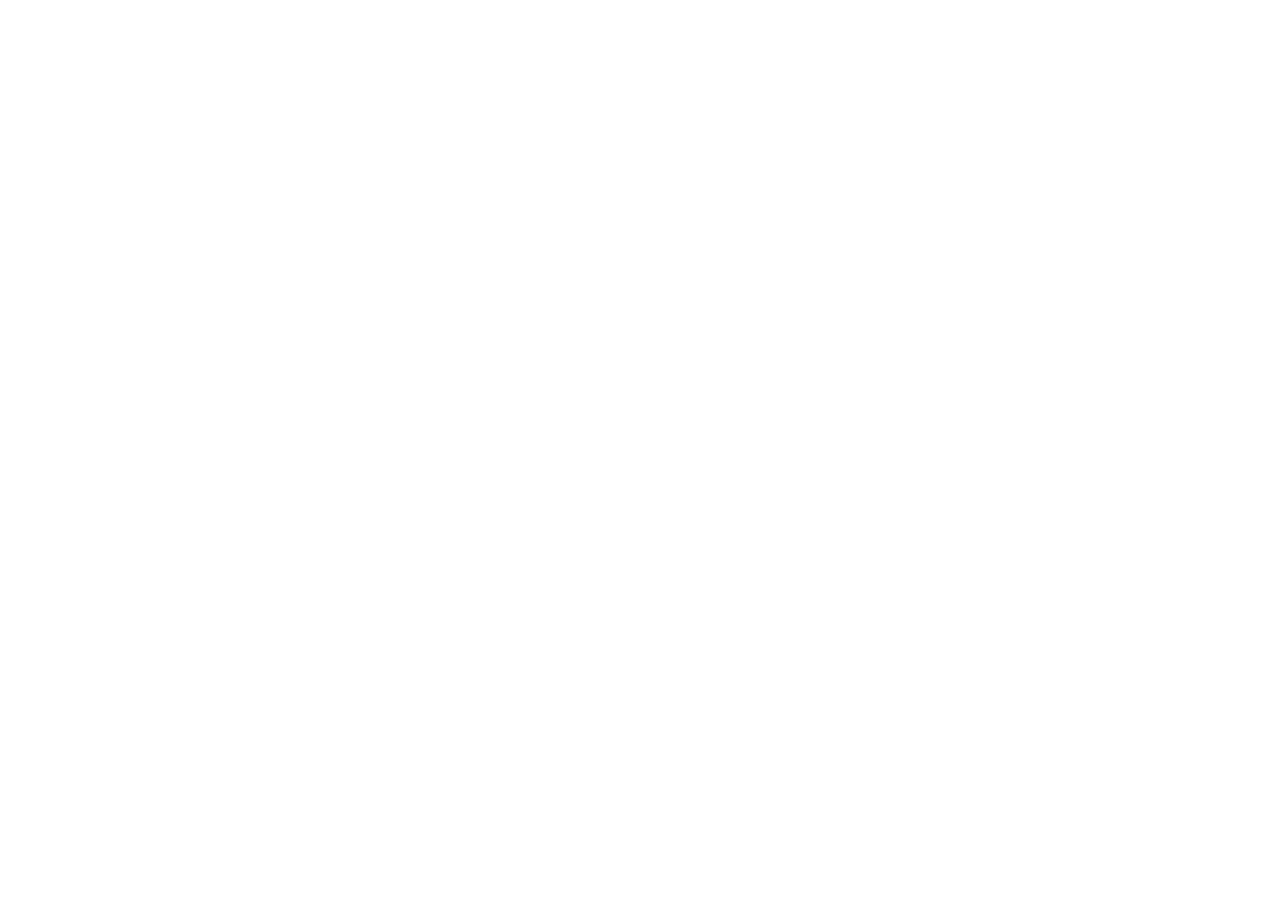
==== index.html @ d1af4dca "Add files via upload" ====
<!DOCTYPE html><html  lang="en"><head><meta charset="utf-8"><meta name="viewport" content="width=device-width, initial-scale=1"><link rel="stylesheet" href="/livewell/_nuxt/entry.BeJlypfJ.css" crossorigin><link rel="modulepreload" as="script" crossorigin href="/livewell/_nuxt/BU5FpkmZ.js"><script type="module" src="/livewell/_nuxt/BU5FpkmZ.js" crossorigin></script><link rel="icon" href="/livewell/images/logo.svg" type="image/svg+xml"></head><body><div id="__nuxt"></div><div id="teleports"></div><script>window.__NUXT__={};window.__NUXT__.config={public:{API_BASE_URL:"https://net.mailsaver.cc",FOLDER_NAME:"livewell",STATIC_BASE_PATH:"/livewell",PRIMARY_COLOR:"#7F54B2",SITE_TITLE:"Store",LOGO:"",PRODUCTS_PER_PAGE:24,GLOBAL_PRODUCT_ATTRIBUTES:[],MAX_PRICE:1000,FRONT_END_URL:"",CURRENCY_CODE:"USD",CURRENCY_SYMBOL:"$",WOO_NUXT_SEO:"",i18n:{baseUrl:"",defaultLocale:"en_US",rootRedirect:"",redirectStatusCode:302,skipSettingLocaleOnNavigate:false,locales:[{code:"en_US",name:"English 🇺🇸",language:""},{code:"de_DE",name:"Deutsch 🇩🇪",language:""},{code:"es_ES",name:"Español 🇪🇸",language:""},{code:"fr_FR",name:"Français 🇫🇷",language:""},{code:"it_IT",name:"Italiano 🇮🇹",language:""},{code:"pt_BR",name:"Português 🇧🇷",language:""}],detectBrowserLanguage:{alwaysRedirect:false,cookieCrossOrigin:false,cookieDomain:"",cookieKey:"i18n_redirected",cookieSecure:false,fallbackLocale:"",redirectOn:"root",useCookie:true},experimental:{localeDetector:"",typedPages:true,typedOptionsAndMessages:false,alternateLinkCanonicalQueries:true,devCache:false,cacheLifetime:"",stripMessagesPayload:false,preload:false,strictSeo:false,nitroContextDetection:true,httpCacheDuration:10},domainLocales:{en_US:{domain:""},de_DE:{domain:""},es_ES:{domain:""},fr_FR:{domain:""},it_IT:{domain:""},pt_BR:{domain:""}}}},app:{baseURL:"/livewell/",buildId:"cb5d12ef-01a6-4ef7-8b24-66e1cfa95de5",buildAssetsDir:"_nuxt/",cdnURL:""}}</script><script type="application/json" data-nuxt-data="nuxt-app" data-ssr="false" id="__NUXT_DATA__">[{"prerenderedAt":1,"serverRendered":2},1778140113720,false]</script></body></html>
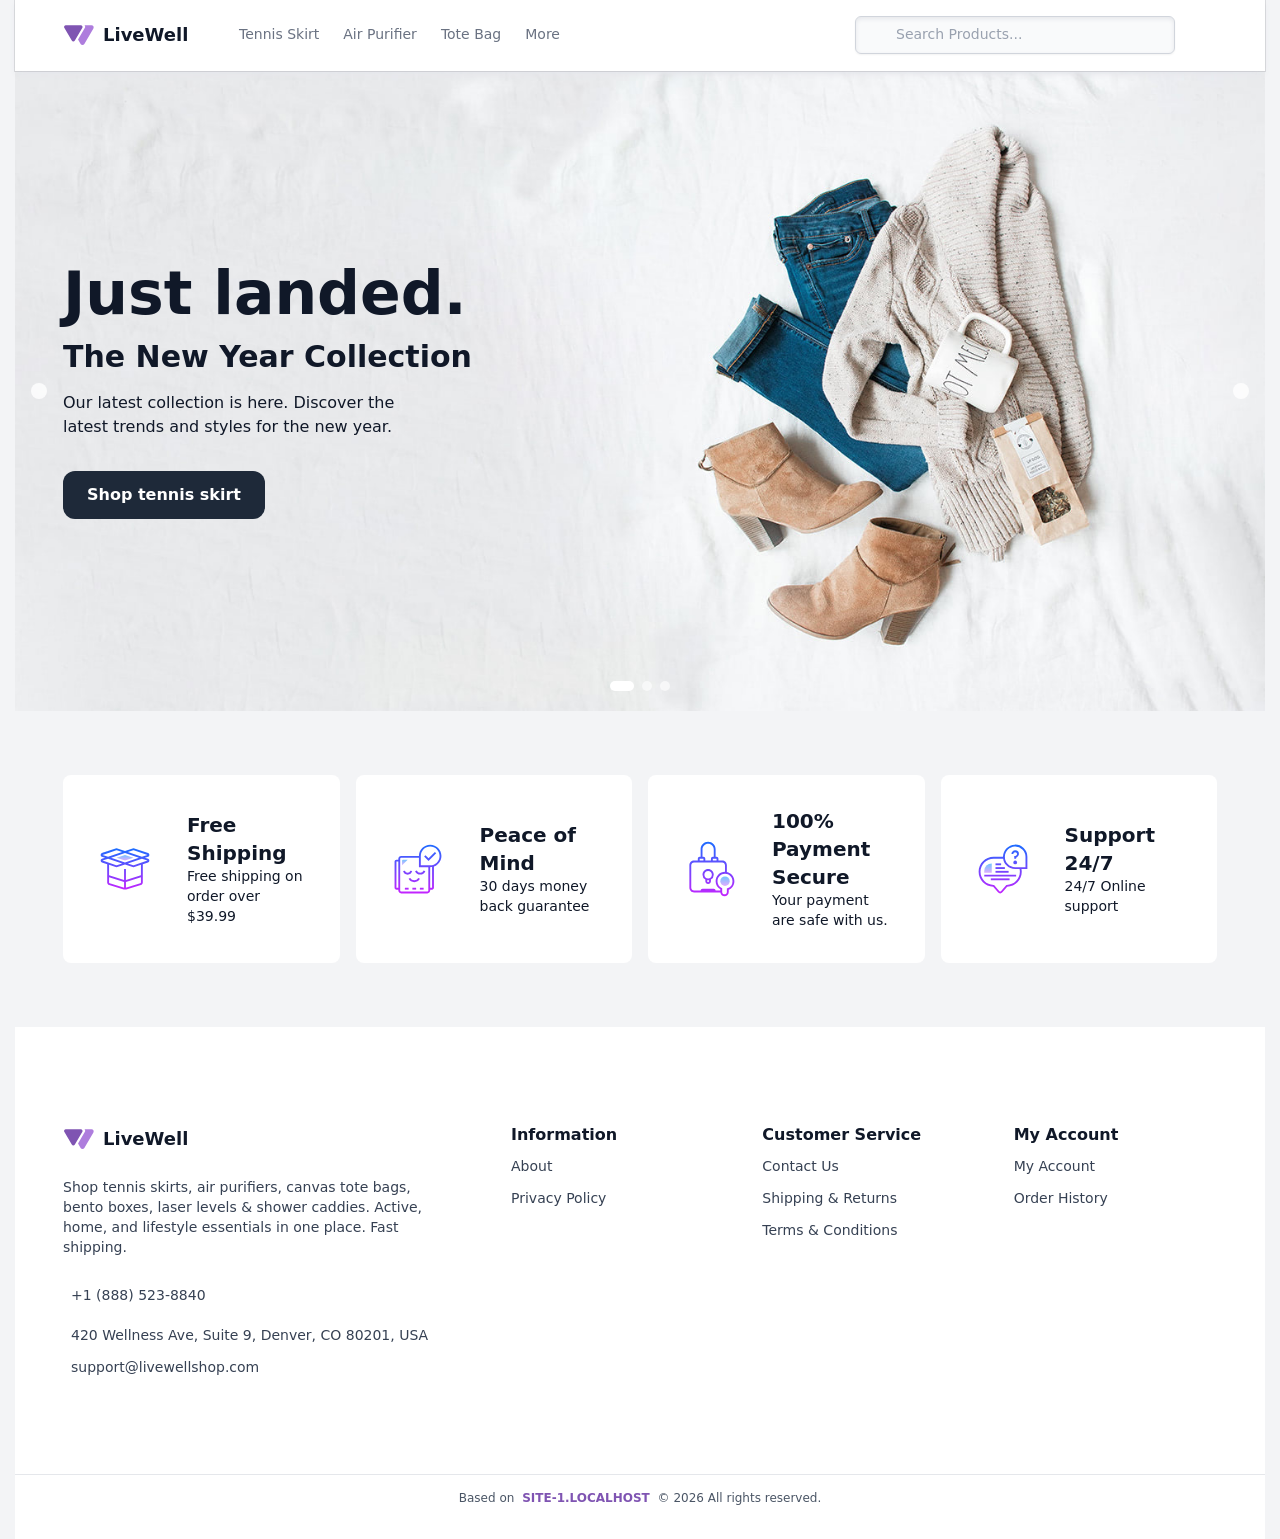
==== commit 380f42d9: "Add files via upload" ====
--- a/index.html
+++ b/index.html
@@ -1 +1 @@
-<!DOCTYPE html><html  lang="en"><head><meta charset="utf-8"><meta name="viewport" content="width=device-width, initial-scale=1"><link rel="stylesheet" href="/livewell/_nuxt/entry.BeJlypfJ.css" crossorigin><link rel="modulepreload" as="script" crossorigin href="/livewell/_nuxt/BU5FpkmZ.js"><script type="module" src="/livewell/_nuxt/BU5FpkmZ.js" crossorigin></script><link rel="icon" href="/livewell/images/logo.svg" type="image/svg+xml"></head><body><div id="__nuxt"></div><div id="teleports"></div><script>window.__NUXT__={};window.__NUXT__.config={public:{API_BASE_URL:"https://net.mailsaver.cc",FOLDER_NAME:"livewell",STATIC_BASE_PATH:"/livewell",PRIMARY_COLOR:"#7F54B2",SITE_TITLE:"Store",LOGO:"",PRODUCTS_PER_PAGE:24,GLOBAL_PRODUCT_ATTRIBUTES:[],MAX_PRICE:1000,FRONT_END_URL:"",CURRENCY_CODE:"USD",CURRENCY_SYMBOL:"$",WOO_NUXT_SEO:"",i18n:{baseUrl:"",defaultLocale:"en_US",rootRedirect:"",redirectStatusCode:302,skipSettingLocaleOnNavigate:false,locales:[{code:"en_US",name:"English 🇺🇸",language:""},{code:"de_DE",name:"Deutsch 🇩🇪",language:""},{code:"es_ES",name:"Español 🇪🇸",language:""},{code:"fr_FR",name:"Français 🇫🇷",language:""},{code:"it_IT",name:"Italiano 🇮🇹",language:""},{code:"pt_BR",name:"Português 🇧🇷",language:""}],detectBrowserLanguage:{alwaysRedirect:false,cookieCrossOrigin:false,cookieDomain:"",cookieKey:"i18n_redirected",cookieSecure:false,fallbackLocale:"",redirectOn:"root",useCookie:true},experimental:{localeDetector:"",typedPages:true,typedOptionsAndMessages:false,alternateLinkCanonicalQueries:true,devCache:false,cacheLifetime:"",stripMessagesPayload:false,preload:false,strictSeo:false,nitroContextDetection:true,httpCacheDuration:10},domainLocales:{en_US:{domain:""},de_DE:{domain:""},es_ES:{domain:""},fr_FR:{domain:""},it_IT:{domain:""},pt_BR:{domain:""}}}},app:{baseURL:"/livewell/",buildId:"cb5d12ef-01a6-4ef7-8b24-66e1cfa95de5",buildAssetsDir:"_nuxt/",cdnURL:""}}</script><script type="application/json" data-nuxt-data="nuxt-app" data-ssr="false" id="__NUXT_DATA__">[{"prerenderedAt":1,"serverRendered":2},1778140113720,false]</script></body></html>+<!DOCTYPE html><html  lang="en"><head><meta charset="utf-8"><meta name="viewport" content="width=device-width, initial-scale=1"><link rel="stylesheet" href="/_nuxt/entry.BeJlypfJ.css" crossorigin><link rel="modulepreload" as="script" crossorigin href="/_nuxt/BDUEsxUd.js"><script type="module" src="/_nuxt/BDUEsxUd.js" crossorigin></script><link rel="icon" href="/images/logo.svg" type="image/svg+xml"></head><body><div id="__nuxt"></div><div id="teleports"></div><script>window.__NUXT__={};window.__NUXT__.config={public:{API_BASE_URL:"https://net.mailsaver.cc",FOLDER_NAME:"",STATIC_BASE_PATH:"",PRIMARY_COLOR:"#7F54B2",SITE_TITLE:"Store",LOGO:"",PRODUCTS_PER_PAGE:24,GLOBAL_PRODUCT_ATTRIBUTES:[],MAX_PRICE:1000,FRONT_END_URL:"",CURRENCY_CODE:"USD",CURRENCY_SYMBOL:"$",WOO_NUXT_SEO:"",i18n:{baseUrl:"",defaultLocale:"en_US",rootRedirect:"",redirectStatusCode:302,skipSettingLocaleOnNavigate:false,locales:[{code:"en_US",name:"English 🇺🇸",language:""},{code:"de_DE",name:"Deutsch 🇩🇪",language:""},{code:"es_ES",name:"Español 🇪🇸",language:""},{code:"fr_FR",name:"Français 🇫🇷",language:""},{code:"it_IT",name:"Italiano 🇮🇹",language:""},{code:"pt_BR",name:"Português 🇧🇷",language:""}],detectBrowserLanguage:{alwaysRedirect:false,cookieCrossOrigin:false,cookieDomain:"",cookieKey:"i18n_redirected",cookieSecure:false,fallbackLocale:"",redirectOn:"root",useCookie:true},experimental:{localeDetector:"",typedPages:true,typedOptionsAndMessages:false,alternateLinkCanonicalQueries:true,devCache:false,cacheLifetime:"",stripMessagesPayload:false,preload:false,strictSeo:false,nitroContextDetection:true,httpCacheDuration:10},domainLocales:{en_US:{domain:""},de_DE:{domain:""},es_ES:{domain:""},fr_FR:{domain:""},it_IT:{domain:""},pt_BR:{domain:""}}}},app:{baseURL:"/",buildId:"53bd38e1-700e-484c-9d84-c4b80caa28cc",buildAssetsDir:"_nuxt/",cdnURL:""}}</script><script type="application/json" data-nuxt-data="nuxt-app" data-ssr="false" id="__NUXT_DATA__">[{"prerenderedAt":1,"serverRendered":2},1778146847763,false]</script></body></html>
--- a/_nuxt/entry.BeJlypfJ.css
+++ b/_nuxt/entry.BeJlypfJ.css
@@ -0,0 +1 @@
+@layer properties{@supports ((-webkit-hyphens:none) and (not (margin-trim:inline))) or ((-moz-orient:inline) and (not (color:rgb(from red r g b)))){*,::backdrop,:after,:before{--tw-translate-x:0;--tw-translate-y:0;--tw-translate-z:0;--tw-scale-x:1;--tw-scale-y:1;--tw-scale-z:1;--tw-rotate-x:initial;--tw-rotate-y:initial;--tw-rotate-z:initial;--tw-skew-x:initial;--tw-skew-y:initial;--tw-pan-x:initial;--tw-pan-y:initial;--tw-pinch-zoom:initial;--tw-scroll-snap-strictness:proximity;--tw-space-y-reverse:0;--tw-space-x-reverse:0;--tw-divide-x-reverse:0;--tw-border-style:solid;--tw-divide-y-reverse:0;--tw-gradient-position:initial;--tw-gradient-from:#0000;--tw-gradient-via:#0000;--tw-gradient-to:#0000;--tw-gradient-stops:initial;--tw-gradient-via-stops:initial;--tw-gradient-from-position:0%;--tw-gradient-via-position:50%;--tw-gradient-to-position:100%;--tw-leading:initial;--tw-font-weight:initial;--tw-tracking:initial;--tw-ordinal:initial;--tw-slashed-zero:initial;--tw-numeric-figure:initial;--tw-numeric-spacing:initial;--tw-numeric-fraction:initial;--tw-shadow:0 0 #0000;--tw-shadow-color:initial;--tw-shadow-alpha:100%;--tw-inset-shadow:0 0 #0000;--tw-inset-shadow-color:initial;--tw-inset-shadow-alpha:100%;--tw-ring-color:initial;--tw-ring-shadow:0 0 #0000;--tw-inset-ring-color:initial;--tw-inset-ring-shadow:0 0 #0000;--tw-ring-inset:initial;--tw-ring-offset-width:0px;--tw-ring-offset-color:#fff;--tw-ring-offset-shadow:0 0 #0000;--tw-outline-style:solid;--tw-blur:initial;--tw-brightness:initial;--tw-contrast:initial;--tw-grayscale:initial;--tw-hue-rotate:initial;--tw-invert:initial;--tw-opacity:initial;--tw-saturate:initial;--tw-sepia:initial;--tw-drop-shadow:initial;--tw-drop-shadow-color:initial;--tw-drop-shadow-alpha:100%;--tw-drop-shadow-size:initial;--tw-backdrop-blur:initial;--tw-backdrop-brightness:initial;--tw-backdrop-contrast:initial;--tw-backdrop-grayscale:initial;--tw-backdrop-hue-rotate:initial;--tw-backdrop-invert:initial;--tw-backdrop-opacity:initial;--tw-backdrop-saturate:initial;--tw-backdrop-sepia:initial;--tw-duration:initial;--tw-ease:initial}}}@layer theme{:host,:root{--font-sans:ui-sans-serif,system-ui,sans-serif,"Apple Color Emoji","Segoe UI Emoji","Segoe UI Symbol","Noto Color Emoji";--font-mono:ui-monospace,SFMono-Regular,Menlo,Monaco,Consolas,"Liberation Mono","Courier New",monospace;--color-red-50:oklch(97.1% .013 17.38);--color-red-100:oklch(93.6% .032 17.717);--color-red-200:oklch(88.5% .062 18.334);--color-red-400:oklch(70.4% .191 22.216);--color-red-500:oklch(63.7% .237 25.331);--color-red-600:oklch(57.7% .245 27.325);--color-red-700:oklch(50.5% .213 27.518);--color-red-800:oklch(44.4% .177 26.899);--color-red-900:oklch(39.6% .141 25.723);--color-orange-500:oklch(70.5% .213 47.604);--color-amber-50:oklch(98.7% .022 95.277);--color-amber-200:oklch(92.4% .12 95.746);--color-amber-400:oklch(82.8% .189 84.429);--color-amber-600:oklch(66.6% .179 58.318);--color-amber-700:oklch(55.5% .163 48.998);--color-amber-800:oklch(47.3% .137 46.201);--color-yellow-50:oklch(98.7% .026 102.212);--color-yellow-100:oklch(97.3% .071 103.193);--color-yellow-200:oklch(94.5% .129 101.54);--color-yellow-400:oklch(85.2% .199 91.936);--color-yellow-500:oklch(79.5% .184 86.047);--color-yellow-600:oklch(68.1% .162 75.834);--color-yellow-900:oklch(42.1% .095 57.708);--color-green-50:oklch(98.2% .018 155.826);--color-green-100:oklch(96.2% .044 156.743);--color-green-200:oklch(92.5% .084 155.995);--color-green-500:oklch(72.3% .219 149.579);--color-green-600:oklch(62.7% .194 149.214);--color-emerald-50:oklch(97.9% .021 166.113);--color-emerald-700:oklch(50.8% .118 165.612);--color-blue-50:oklch(97% .014 254.604);--color-blue-100:oklch(93.2% .032 255.585);--color-blue-500:oklch(62.3% .214 259.815);--color-blue-600:oklch(54.6% .245 262.881);--color-blue-700:oklch(48.8% .243 264.376);--color-blue-900:oklch(37.9% .146 265.522);--color-indigo-50:oklch(96.2% .018 272.314);--color-indigo-600:oklch(51.1% .262 276.966);--color-purple-500:oklch(62.7% .265 303.9);--color-gray-50:oklch(98.5% .002 247.839);--color-gray-100:oklch(96.7% .003 264.542);--color-gray-200:oklch(92.8% .006 264.531);--color-gray-300:oklch(87.2% .01 258.338);--color-gray-400:oklch(70.7% .022 261.325);--color-gray-500:oklch(55.1% .027 264.364);--color-gray-600:oklch(44.6% .03 256.802);--color-gray-700:oklch(37.3% .034 259.733);--color-gray-800:oklch(27.8% .033 256.848);--color-gray-900:oklch(21% .034 264.665);--color-gray-950:oklch(13% .028 261.692);--color-black:#000;--color-white:#fff;--spacing:.25rem;--container-sm:24rem;--container-md:28rem;--container-lg:32rem;--container-xl:36rem;--container-3xl:48rem;--container-4xl:56rem;--container-6xl:72rem;--container-7xl:80rem;--text-xs:.75rem;--text-xs--line-height:1.33333;--text-sm:.875rem;--text-sm--line-height:1.42857;--text-base:1rem;--text-base--line-height:1.5;--text-lg:1.125rem;--text-lg--line-height:1.55556;--text-xl:1.25rem;--text-xl--line-height:1.4;--text-2xl:1.5rem;--text-2xl--line-height:1.33333;--text-3xl:1.875rem;--text-3xl--line-height:1.2;--text-4xl:2.25rem;--text-4xl--line-height:1.11111;--text-6xl:3.75rem;--text-6xl--line-height:1;--font-weight-light:300;--font-weight-normal:400;--font-weight-medium:500;--font-weight-semibold:600;--font-weight-bold:700;--tracking-tight:-.025em;--tracking-wide:.025em;--leading-tight:1.25;--leading-loose:2;--radius-sm:.25rem;--radius-md:.375rem;--radius-lg:.5rem;--radius-xl:.75rem;--radius-2xl:1rem;--drop-shadow-md:0 3px 3px #0000001f;--ease-out:cubic-bezier(0,0,.2,1);--ease-in-out:cubic-bezier(.4,0,.2,1);--blur-xl:24px;--default-transition-duration:.15s;--default-transition-timing-function:cubic-bezier(.4,0,.2,1);--default-font-family:var(--font-sans);--default-mono-font-family:var(--font-mono);--color-primary:var(--color-primary,#7f54b2);--color-primary-dark:oklch(from var(--color-primary) calc(l - .15) c h);--spacing-safe:env(safe-area-inset-bottom)}}@layer base{*,::backdrop,:after,:before{border:0 solid;box-sizing:border-box;margin:0;padding:0}::file-selector-button{border:0 solid;box-sizing:border-box;margin:0;padding:0}:host,html{-webkit-text-size-adjust:100%;font-family:var(--default-font-family,ui-sans-serif,system-ui,sans-serif,"Apple Color Emoji","Segoe UI Emoji","Segoe UI Symbol","Noto Color Emoji");font-feature-settings:var(--default-font-feature-settings,normal);font-variation-settings:var(--default-font-variation-settings,normal);line-height:1.5;-moz-tab-size:4;-o-tab-size:4;tab-size:4;-webkit-tap-highlight-color:transparent}hr{border-top-width:1px;color:inherit;height:0}abbr:where([title]){-webkit-text-decoration:underline dotted;text-decoration:underline dotted}h1,h2,h3,h4,h5,h6{font-size:inherit;font-weight:inherit}a{color:inherit;-webkit-text-decoration:inherit;text-decoration:inherit}b,strong{font-weight:bolder}code,kbd,pre,samp{font-family:var(--default-mono-font-family,ui-monospace,SFMono-Regular,Menlo,Monaco,Consolas,"Liberation Mono","Courier New",monospace);font-feature-settings:var(--default-mono-font-feature-settings,normal);font-size:1em;font-variation-settings:var(--default-mono-font-variation-settings,normal)}small{font-size:80%}sub,sup{font-size:75%;line-height:0;position:relative;vertical-align:baseline}sub{bottom:-.25em}sup{top:-.5em}table{border-collapse:collapse;border-color:inherit;text-indent:0}:-moz-focusring{outline:auto}progress{vertical-align:baseline}summary{display:list-item}menu,ol,ul{list-style:none}audio,canvas,embed,iframe,img,object,svg,video{display:block;vertical-align:middle}img,video{height:auto;max-width:100%}button,input,optgroup,select,textarea{background-color:#0000;border-radius:0;color:inherit;font:inherit;font-feature-settings:inherit;font-variation-settings:inherit;letter-spacing:inherit;opacity:1}::file-selector-button{background-color:#0000;border-radius:0;color:inherit;font:inherit;font-feature-settings:inherit;font-variation-settings:inherit;letter-spacing:inherit;opacity:1}:where(select:is([multiple],[size])) optgroup{font-weight:bolder}:where(select:is([multiple],[size])) optgroup option{padding-inline-start:20px}::file-selector-button{margin-inline-end:4px}::-moz-placeholder{opacity:1}::placeholder{opacity:1}@supports (not (-webkit-appearance:-apple-pay-button)) or (contain-intrinsic-size:1px){::-moz-placeholder{color:currentColor}::placeholder{color:currentColor}@supports (color:color-mix(in lab,red,red)){::-moz-placeholder{color:color-mix(in oklab,currentcolor 50%,transparent)}::placeholder{color:color-mix(in oklab,currentcolor 50%,transparent)}}}textarea{resize:vertical}::-webkit-search-decoration{-webkit-appearance:none}::-webkit-date-and-time-value{min-height:1lh;text-align:inherit}::-webkit-datetime-edit{display:inline-flex}::-webkit-datetime-edit-fields-wrapper{padding:0}::-webkit-datetime-edit,::-webkit-datetime-edit-year-field{padding-block:0}::-webkit-datetime-edit-day-field,::-webkit-datetime-edit-month-field{padding-block:0}::-webkit-datetime-edit-hour-field,::-webkit-datetime-edit-minute-field{padding-block:0}::-webkit-datetime-edit-millisecond-field,::-webkit-datetime-edit-second-field{padding-block:0}::-webkit-datetime-edit-meridiem-field{padding-block:0}::-webkit-calendar-picker-indicator{line-height:1}:-moz-ui-invalid{box-shadow:none}button,input:where([type=button],[type=reset],[type=submit]){-webkit-appearance:button;-moz-appearance:button;appearance:button}::file-selector-button{-webkit-appearance:button;-moz-appearance:button;appearance:button}::-webkit-inner-spin-button,::-webkit-outer-spin-button{height:auto}[hidden]:where(:not([hidden=until-found])){display:none!important}}@layer components{.select{-webkit-appearance:none;-moz-appearance:none;appearance:none;background-color:var(--color-white);border-color:var(--color-gray-300);border-radius:var(--radius-md);border-style:var(--tw-border-style);border-width:1px;font-size:var(--text-base);line-height:var(--tw-leading,var(--text-base--line-height));padding-block:calc(var(--spacing)*2);padding-inline:calc(var(--spacing)*4);--tw-leading:calc(var(--spacing)*6);color:var(--color-gray-900);line-height:calc(var(--spacing)*6)}@media(hover:hover){.select:hover{background-color:var(--color-gray-50)}}.select:focus{z-index:20}.select{background-image:url("data:image/svg+xml;charset=utf-8,%3Csvg xmlns='http://www.w3.org/2000/svg' width='16' height='16' fill='none' viewBox='0 0 16 16'%3E%3Cpath stroke='%23333' stroke-linecap='round' stroke-linejoin='round' stroke-width='1.5' d='m4 6 4 4 4-4'/%3E%3C/svg%3E");background-position:right 10px center;background-repeat:no-repeat;background-size:1rem;padding-right:2.5rem}.wn-form input[type=email],.wn-form input[type=password],.wn-form input[type=tel],.wn-form input[type=text],.wn-form select,.wn-form textarea{background-color:var(--color-gray-50);border-color:var(--color-gray-300);border-radius:var(--radius-md);border-style:var(--tw-border-style);border-width:1px;font-size:var(--text-base);line-height:var(--tw-leading,var(--text-base--line-height));padding-block:calc(var(--spacing)*2);padding-inline:calc(var(--spacing)*4);width:100%;--tw-leading:calc(var(--spacing)*6);color:var(--color-gray-900);line-height:calc(var(--spacing)*6);--tw-shadow:inset 0 2px 4px 0 var(--tw-shadow-color,#0000000d);box-shadow:var(--tw-inset-shadow),var(--tw-inset-ring-shadow),var(--tw-ring-offset-shadow),var(--tw-ring-shadow),var(--tw-shadow);transition-duration:var(--tw-duration,var(--default-transition-duration));transition-property:color,background-color,border-color,outline-color,text-decoration-color,fill,stroke,--tw-gradient-from,--tw-gradient-via,--tw-gradient-to;transition-timing-function:var(--tw-ease,var(--default-transition-timing-function));--tw-outline-style:none;outline-style:none}:is(.wn-form input[type=text],.wn-form input[type=email],.wn-form input[type=tel],.wn-form input[type=password],.wn-form textarea,.wn-form select):focus-visible{border-color:var(--color-primary);--tw-ring-shadow:var(--tw-ring-inset,) 0 0 0 calc(2px + var(--tw-ring-offset-width)) var(--tw-ring-color,currentcolor);box-shadow:var(--tw-inset-shadow),var(--tw-inset-ring-shadow),var(--tw-ring-offset-shadow),var(--tw-ring-shadow),var(--tw-shadow);--tw-ring-color:var(--color-primary)}@supports (color:color-mix(in lab,red,red)){:is(.wn-form input[type=text],.wn-form input[type=email],.wn-form input[type=tel],.wn-form input[type=password],.wn-form textarea,.wn-form select):focus-visible{--tw-ring-color:color-mix(in oklab,var(--color-primary) 30%,transparent)}}.wn-form select{-webkit-appearance:none;-moz-appearance:none;appearance:none;background-image:url("data:image/svg+xml;charset=utf-8,%3Csvg xmlns='http://www.w3.org/2000/svg' width='16' height='16' fill='none' viewBox='0 0 16 16'%3E%3Cpath stroke='%23333' stroke-linecap='round' stroke-linejoin='round' stroke-width='1.5' d='m4 6 4 4 4-4'/%3E%3C/svg%3E");background-position:right 10px center;background-repeat:no-repeat;background-size:1rem;padding-right:2.5rem}.wn-form label{font-size:var(--text-sm);line-height:var(--tw-leading,var(--text-sm--line-height));--tw-leading:var(--leading-loose);color:var(--color-gray-700);display:inline-block;line-height:var(--leading-loose)}.wn-form input::-moz-placeholder,.wn-form textarea::-moz-placeholder{color:var(--color-gray-400)}.wn-form input::placeholder,.wn-form textarea::placeholder{color:var(--color-gray-400)}.wn-form input:-moz-read-only,.wn-form textarea:-moz-read-only{background-color:var(--color-gray-100);border-color:var(--color-gray-200);color:var(--color-gray-900);cursor:not-allowed;--tw-shadow:0 0 #0000;box-shadow:var(--tw-inset-shadow),var(--tw-inset-ring-shadow),var(--tw-ring-offset-shadow),var(--tw-ring-shadow),var(--tw-shadow)}.wn-form input:read-only,.wn-form textarea:read-only{background-color:var(--color-gray-100);border-color:var(--color-gray-200);color:var(--color-gray-900);cursor:not-allowed;--tw-shadow:0 0 #0000;box-shadow:var(--tw-inset-shadow),var(--tw-inset-ring-shadow),var(--tw-ring-offset-shadow),var(--tw-ring-shadow),var(--tw-shadow)}.wn-form input:-moz-read-only:focus,.wn-form input:-moz-read-only:focus-visible,.wn-form textarea:-moz-read-only:focus,.wn-form textarea:-moz-read-only:focus-visible{border-color:var(--color-gray-200);--tw-ring-shadow:var(--tw-ring-inset,) 0 0 0 calc(var(--tw-ring-offset-width)) var(--tw-ring-color,currentcolor);box-shadow:var(--tw-inset-shadow),var(--tw-inset-ring-shadow),var(--tw-ring-offset-shadow),var(--tw-ring-shadow),var(--tw-shadow)}.wn-form input:read-only:focus,.wn-form input:read-only:focus-visible,.wn-form textarea:read-only:focus,.wn-form textarea:read-only:focus-visible{border-color:var(--color-gray-200);--tw-ring-shadow:var(--tw-ring-inset,) 0 0 0 calc(var(--tw-ring-offset-width)) var(--tw-ring-color,currentcolor);box-shadow:var(--tw-inset-shadow),var(--tw-inset-ring-shadow),var(--tw-ring-offset-shadow),var(--tw-ring-shadow),var(--tw-shadow)}.wn-form input:disabled,.wn-form select:disabled,.wn-form textarea:disabled{background-color:var(--color-gray-100);border-color:var(--color-gray-200);color:var(--color-gray-400);cursor:not-allowed;opacity:.7;--tw-shadow:0 0 #0000;box-shadow:var(--tw-inset-shadow),var(--tw-inset-ring-shadow),var(--tw-ring-offset-shadow),var(--tw-ring-shadow),var(--tw-shadow)}.wn-form input.has-error,.wn-form textarea.has-error{border-color:var(--color-red-500)}.wn-form input[aria-invalid=true],.wn-form select[aria-invalid=true],.wn-form textarea[aria-invalid=true]{border-color:var(--color-red-500);--tw-ring-shadow:var(--tw-ring-inset,) 0 0 0 calc(2px + var(--tw-ring-offset-width)) var(--tw-ring-color,currentcolor);box-shadow:var(--tw-inset-shadow),var(--tw-inset-ring-shadow),var(--tw-ring-offset-shadow),var(--tw-ring-shadow),var(--tw-shadow);--tw-ring-color:#fb2c3640}@supports (color:color-mix(in lab,red,red)){.wn-form input[aria-invalid=true],.wn-form select[aria-invalid=true],.wn-form textarea[aria-invalid=true]{--tw-ring-color:color-mix(in oklab,var(--color-red-500) 25%,transparent)}}}@layer utilities{.\@container{container-type:inline-size}.pointer-events-none{pointer-events:none}.collapse{visibility:collapse}.invisible{visibility:hidden}.visible{visibility:visible}.sr-only{border-width:0;clip-path:inset(50%);height:1px;margin:-1px;overflow:hidden;padding:0;position:absolute;white-space:nowrap;width:1px}.not-sr-only{clip-path:none;height:auto;margin:0;overflow:visible;padding:0;position:static;white-space:normal;width:auto}.absolute{position:absolute}.fixed{position:fixed}.relative{position:relative}.static{position:static}.sticky{position:sticky}.inset-0{inset:calc(var(--spacing)*0)}.inset-x-0{inset-inline:calc(var(--spacing)*0)}.start{inset-inline-start:var(--spacing)}.end{inset-inline-end:var(--spacing)}.end-safe{inset-inline-end:var(--spacing-safe)}.-top-1{top:calc(var(--spacing)*-1)}.top-0{top:calc(var(--spacing)*0)}.top-1\/2{top:50%}.top-2{top:calc(var(--spacing)*2)}.top-3{top:calc(var(--spacing)*3)}.top-4{top:calc(var(--spacing)*4)}.top-6{top:calc(var(--spacing)*6)}.top-12{top:calc(var(--spacing)*12)}.top-24{top:calc(var(--spacing)*24)}.top-full{top:100%}.-right-1{right:calc(var(--spacing)*-1)}.-right-2{right:calc(var(--spacing)*-2)}.right-0{right:calc(var(--spacing)*0)}.right-2{right:calc(var(--spacing)*2)}.right-3{right:calc(var(--spacing)*3)}.right-4{right:calc(var(--spacing)*4)}.right-6{right:calc(var(--spacing)*6)}.bottom-0{bottom:calc(var(--spacing)*0)}.bottom-2{bottom:calc(var(--spacing)*2)}.bottom-4{bottom:calc(var(--spacing)*4)}.bottom-5{bottom:calc(var(--spacing)*5)}.bottom-full{bottom:100%}.left-0{left:calc(var(--spacing)*0)}.left-1\/2{left:50%}.left-2{left:calc(var(--spacing)*2)}.left-4{left:calc(var(--spacing)*4)}.left-5{left:calc(var(--spacing)*5)}.left-6{left:calc(var(--spacing)*6)}.left-8{left:calc(var(--spacing)*8)}.isolate{isolation:isolate}.isolation-auto{isolation:auto}.z-0{z-index:0}.z-10{z-index:10}.z-20{z-index:20}.z-30{z-index:30}.z-40{z-index:40}.z-50{z-index:50}.z-\[60\]{z-index:60}.z-\[90\]{z-index:90}.z-\[95\]{z-index:95}.order-last{order:9999}.col-span-full{grid-column:1/-1}.container{width:100%}@media(min-width:40rem){.container{max-width:40rem}}@media(min-width:48rem){.container{max-width:48rem}}@media(min-width:64rem){.container{max-width:64rem}}@media(min-width:80rem){.container{max-width:80rem}}@media(min-width:96rem){.container{max-width:96rem}}.m-0{margin:calc(var(--spacing)*0)}.m-4{margin:calc(var(--spacing)*4)}.m-auto{margin:auto}.mx-1{margin-inline:calc(var(--spacing)*1)}.mx-2{margin-inline:calc(var(--spacing)*2)}.mx-auto{margin-inline:auto}.my-2{margin-block:calc(var(--spacing)*2)}.my-4{margin-block:calc(var(--spacing)*4)}.my-6{margin-block:calc(var(--spacing)*6)}.my-8{margin-block:calc(var(--spacing)*8)}.my-10{margin-block:calc(var(--spacing)*10)}.my-12{margin-block:calc(var(--spacing)*12)}.my-16{margin-block:calc(var(--spacing)*16)}.my-24{margin-block:calc(var(--spacing)*24)}.my-32{margin-block:calc(var(--spacing)*32)}.my-auto{margin-block:auto}.-mt-1{margin-top:calc(var(--spacing)*-1)}.mt-0\.5{margin-top:calc(var(--spacing)*.5)}.mt-1{margin-top:calc(var(--spacing)*1)}.mt-2{margin-top:calc(var(--spacing)*2)}.mt-3{margin-top:calc(var(--spacing)*3)}.mt-4{margin-top:calc(var(--spacing)*4)}.mt-6{margin-top:calc(var(--spacing)*6)}.mt-8{margin-top:calc(var(--spacing)*8)}.mt-10{margin-top:calc(var(--spacing)*10)}.mt-12{margin-top:calc(var(--spacing)*12)}.mt-auto{margin-top:auto}.mr-0\.5{margin-right:calc(var(--spacing)*.5)}.mr-1{margin-right:calc(var(--spacing)*1)}.mr-2{margin-right:calc(var(--spacing)*2)}.mr-4{margin-right:calc(var(--spacing)*4)}.mr-6{margin-right:calc(var(--spacing)*6)}.mr-auto{margin-right:auto}.\!mb-0{margin-bottom:calc(var(--spacing)*0)!important}.mb-0\.5{margin-bottom:calc(var(--spacing)*.5)}.mb-1{margin-bottom:calc(var(--spacing)*1)}.mb-1\.5{margin-bottom:calc(var(--spacing)*1.5)}.mb-2{margin-bottom:calc(var(--spacing)*2)}.mb-3{margin-bottom:calc(var(--spacing)*3)}.mb-4{margin-bottom:calc(var(--spacing)*4)}.mb-5{margin-bottom:calc(var(--spacing)*5)}.mb-6{margin-bottom:calc(var(--spacing)*6)}.mb-8{margin-bottom:calc(var(--spacing)*8)}.mb-10{margin-bottom:calc(var(--spacing)*10)}.mb-12{margin-bottom:calc(var(--spacing)*12)}.mb-16{margin-bottom:calc(var(--spacing)*16)}.mb-20{margin-bottom:calc(var(--spacing)*20)}.mb-24{margin-bottom:calc(var(--spacing)*24)}.mb-safe{margin-bottom:var(--spacing-safe)}.ml-1{margin-left:calc(var(--spacing)*1)}.ml-2{margin-left:calc(var(--spacing)*2)}.ml-auto{margin-left:auto}.line-clamp-1{-webkit-line-clamp:1}.line-clamp-1,.line-clamp-2{-webkit-box-orient:vertical;display:-webkit-box;overflow:hidden}.line-clamp-2{-webkit-line-clamp:2}.block{display:block}.contents{display:contents}.flex{display:flex}.flow-root{display:flow-root}.grid{display:grid}.hidden{display:none}.inline{display:inline}.inline-block{display:inline-block}.inline-flex{display:inline-flex}.inline-grid{display:inline-grid}.inline-table{display:inline-table}.list-item{display:list-item}.table{display:table}.table-caption{display:table-caption}.table-cell{display:table-cell}.table-column{display:table-column}.table-column-group{display:table-column-group}.table-footer-group{display:table-footer-group}.table-header-group{display:table-header-group}.table-row{display:table-row}.table-row-group{display:table-row-group}.aspect-8\/9{aspect-ratio:8/9}.aspect-square{aspect-ratio:1}.h-0{height:calc(var(--spacing)*0)}.h-1\.5{height:calc(var(--spacing)*1.5)}.h-1\/2{height:50%}.h-2\.5{height:calc(var(--spacing)*2.5)}.h-4{height:calc(var(--spacing)*4)}.h-5{height:calc(var(--spacing)*5)}.h-6{height:calc(var(--spacing)*6)}.h-8{height:calc(var(--spacing)*8)}.h-10{height:calc(var(--spacing)*10)}.h-12{height:calc(var(--spacing)*12)}.h-14{height:calc(var(--spacing)*14)}.h-16{height:calc(var(--spacing)*16)}.h-24{height:calc(var(--spacing)*24)}.h-\[420px\]{height:420px}.h-full{height:100%}.h-px{height:1px}.max-h-56{max-height:calc(var(--spacing)*56)}.max-h-60{max-height:calc(var(--spacing)*60)}.max-h-\[min\(40vh\,22rem\)\]{max-height:min(40vh,22rem)}.min-h-0{min-height:calc(var(--spacing)*0)}.min-h-16{min-height:calc(var(--spacing)*16)}.min-h-25{min-height:calc(var(--spacing)*25)}.min-h-37\.5{min-height:calc(var(--spacing)*37.5)}.min-h-62\.5{min-height:calc(var(--spacing)*62.5)}.min-h-100{min-height:calc(var(--spacing)*100)}.min-h-125{min-height:calc(var(--spacing)*125)}.min-h-150{min-height:calc(var(--spacing)*150)}.min-h-\[55vh\]{min-height:55vh}.min-h-\[60vh\]{min-height:60vh}.min-h-\[500px\]{min-height:500px}.min-h-\[600px\]{min-height:600px}.min-h-screen{min-height:100vh}.w-0{width:calc(var(--spacing)*0)}.w-0\.5{width:calc(var(--spacing)*.5)}.w-1\.5{width:calc(var(--spacing)*1.5)}.w-1\/3{width:33.3333%}.w-2\.5{width:calc(var(--spacing)*2.5)}.w-4{width:calc(var(--spacing)*4)}.w-5{width:calc(var(--spacing)*5)}.w-6{width:calc(var(--spacing)*6)}.w-8{width:calc(var(--spacing)*8)}.w-10{width:calc(var(--spacing)*10)}.w-11\/12{width:91.6667%}.w-12{width:calc(var(--spacing)*12)}.w-14{width:calc(var(--spacing)*14)}.w-16{width:calc(var(--spacing)*16)}.w-20{width:calc(var(--spacing)*20)}.w-24{width:calc(var(--spacing)*24)}.w-40{width:calc(var(--spacing)*40)}.w-\[21\%\]{width:21%}.w-\[60\%\]{width:60%}.w-\[68\%\]{width:68%}.w-auto{width:auto}.w-full{width:100%}.max-w-4xl{max-width:var(--container-4xl)}.max-w-6xl{max-width:var(--container-6xl)}.max-w-80{max-width:calc(var(--spacing)*80)}.max-w-\[7\.5rem\]{max-width:7.5rem}.max-w-full{max-width:100%}.max-w-lg{max-width:var(--container-lg)}.max-w-md{max-width:var(--container-md)}.max-w-sm{max-width:var(--container-sm)}.max-w-xl{max-width:var(--container-xl)}.min-w-0{min-width:calc(var(--spacing)*0)}.min-w-4{min-width:calc(var(--spacing)*4)}.min-w-4\.5{min-width:calc(var(--spacing)*4.5)}.min-w-37\.5{min-width:calc(var(--spacing)*37.5)}.min-w-\[10rem\]{min-width:10rem}.min-w-\[120px\]{min-width:120px}.min-w-\[640px\]{min-width:640px}.flex-1{flex:1}.flex-\[0_0_100\%\]{flex:0 0 100%}.flex-none{flex:none}.flex-shrink-0{flex-shrink:0}.shrink{flex-shrink:1}.shrink-0{flex-shrink:0}.grow{flex-grow:1}.table-auto{table-layout:auto}.border-collapse{border-collapse:collapse}.-translate-x-1\/2{--tw-translate-x:-50%}.-translate-x-1\/2,.-translate-x-\[110vw\]{translate:var(--tw-translate-x) var(--tw-translate-y)}.-translate-x-\[110vw\]{--tw-translate-x:-110vw}.-translate-y-1\/2{--tw-translate-y:-50%}.-translate-y-1\/2,.-translate-y-4{translate:var(--tw-translate-x) var(--tw-translate-y)}.-translate-y-4{--tw-translate-y:calc(var(--spacing)*-4)}.translate-none{translate:none}.scale-0{--tw-scale-x:0%;--tw-scale-y:0%;--tw-scale-z:0%}.scale-0,.scale-100{scale:var(--tw-scale-x) var(--tw-scale-y)}.scale-100{--tw-scale-x:100%;--tw-scale-y:100%;--tw-scale-z:100%}.scale-125{--tw-scale-x:125%;--tw-scale-y:125%;--tw-scale-z:125%;scale:var(--tw-scale-x) var(--tw-scale-y)}.scale-3d{scale:var(--tw-scale-x) var(--tw-scale-y) var(--tw-scale-z)}.rotate-180{rotate:180deg}.transform{transform:var(--tw-rotate-x,) var(--tw-rotate-y,) var(--tw-rotate-z,) var(--tw-skew-x,) var(--tw-skew-y,)}.cursor-grab{cursor:grab}.cursor-grabbing{cursor:grabbing}.cursor-not-allowed{cursor:not-allowed}.cursor-pointer{cursor:pointer}.touch-pan-x{--tw-pan-x:pan-x}.touch-pan-x,.touch-pinch-zoom{touch-action:var(--tw-pan-x,) var(--tw-pan-y,) var(--tw-pinch-zoom,)}.touch-pinch-zoom{--tw-pinch-zoom:pinch-zoom}.resize{resize:both}.snap-x{scroll-snap-type:x var(--tw-scroll-snap-strictness)}.snap-mandatory{--tw-scroll-snap-strictness:mandatory}.snap-start{scroll-snap-align:start}.snap-always{scroll-snap-stop:always}.list-none{list-style-type:none}.appearance-none{-webkit-appearance:none;-moz-appearance:none;appearance:none}.grid-cols-2{grid-template-columns:repeat(2,minmax(0,1fr))}.grid-cols-\[80px_1fr\]{grid-template-columns:80px 1fr}.grid-cols-\[repeat\(auto-fit\,minmax\(180px\,1fr\)\)\]{grid-template-columns:repeat(auto-fit,minmax(180px,1fr))}.flex-col{flex-direction:column}.flex-wrap{flex-wrap:wrap}.items-center{align-items:center}.items-end{align-items:flex-end}.items-start{align-items:flex-start}.items-stretch{align-items:stretch}.justify-between{justify-content:space-between}.justify-center{justify-content:center}.justify-end{justify-content:flex-end}.justify-evenly{justify-content:space-evenly}.justify-start{justify-content:flex-start}.gap-1{gap:calc(var(--spacing)*1)}.gap-1\.5{gap:calc(var(--spacing)*1.5)}.gap-2{gap:calc(var(--spacing)*2)}.gap-3{gap:calc(var(--spacing)*3)}.gap-4{gap:calc(var(--spacing)*4)}.gap-6{gap:calc(var(--spacing)*6)}.gap-8{gap:calc(var(--spacing)*8)}.gap-10{gap:calc(var(--spacing)*10)}.gap-12{gap:calc(var(--spacing)*12)}.gap-32{gap:calc(var(--spacing)*32)}:where(.space-y-1\.5>:not(:last-child)){--tw-space-y-reverse:0;margin-block-end:calc(var(--spacing)*1.5*(1 - var(--tw-space-y-reverse)));margin-block-start:calc(var(--spacing)*1.5*var(--tw-space-y-reverse))}:where(.space-y-2>:not(:last-child)){--tw-space-y-reverse:0;margin-block-end:calc(var(--spacing)*2*(1 - var(--tw-space-y-reverse)));margin-block-start:calc(var(--spacing)*2*var(--tw-space-y-reverse))}:where(.space-y-3>:not(:last-child)){--tw-space-y-reverse:0;margin-block-end:calc(var(--spacing)*3*(1 - var(--tw-space-y-reverse)));margin-block-start:calc(var(--spacing)*3*var(--tw-space-y-reverse))}:where(.space-y-4>:not(:last-child)){--tw-space-y-reverse:0;margin-block-end:calc(var(--spacing)*4*(1 - var(--tw-space-y-reverse)));margin-block-start:calc(var(--spacing)*4*var(--tw-space-y-reverse))}:where(.space-y-5>:not(:last-child)){--tw-space-y-reverse:0;margin-block-end:calc(var(--spacing)*5*(1 - var(--tw-space-y-reverse)));margin-block-start:calc(var(--spacing)*5*var(--tw-space-y-reverse))}:where(.space-y-6>:not(:last-child)){--tw-space-y-reverse:0;margin-block-end:calc(var(--spacing)*6*(1 - var(--tw-space-y-reverse)));margin-block-start:calc(var(--spacing)*6*var(--tw-space-y-reverse))}:where(.space-y-reverse>:not(:last-child)){--tw-space-y-reverse:1}.gap-x-2{-moz-column-gap:calc(var(--spacing)*2);column-gap:calc(var(--spacing)*2)}:where(.-space-x-px>:not(:last-child)){--tw-space-x-reverse:0;margin-inline-end:calc(-1px*(1 - var(--tw-space-x-reverse)));margin-inline-start:calc(-1px*var(--tw-space-x-reverse))}:where(.space-x-reverse>:not(:last-child)){--tw-space-x-reverse:1}.gap-y-1{row-gap:calc(var(--spacing)*1)}:where(.divide-x>:not(:last-child)){--tw-divide-x-reverse:0;border-inline-end-width:calc(1px*(1 - var(--tw-divide-x-reverse)));border-inline-start-width:calc(1px*var(--tw-divide-x-reverse));border-inline-style:var(--tw-border-style)}:where(.divide-y>:not(:last-child)){--tw-divide-y-reverse:0;border-bottom-style:var(--tw-border-style);border-bottom-width:calc(1px*(1 - var(--tw-divide-y-reverse)));border-top-style:var(--tw-border-style);border-top-width:calc(1px*var(--tw-divide-y-reverse))}:where(.divide-y-reverse>:not(:last-child)){--tw-divide-y-reverse:1}:where(.divide-gray-100>:not(:last-child)){border-color:var(--color-gray-100)}:where(.divide-gray-200>:not(:last-child)){border-color:var(--color-gray-200)}.self-center{align-self:center}.self-end{align-self:flex-end}.justify-self-center{justify-self:center}.truncate{overflow:hidden;text-overflow:ellipsis;white-space:nowrap}.overflow-auto{overflow:auto}.overflow-hidden{overflow:hidden}.overflow-x-auto{overflow-x:auto}.overflow-x-hidden{overflow-x:hidden}.overflow-y-auto{overflow-y:auto}.overflow-y-scroll{overflow-y:scroll}.overscroll-x-contain{overscroll-behavior-x:contain}.overscroll-y-auto{overscroll-behavior-y:auto}.scroll-smooth{scroll-behavior:smooth}.\!rounded-full{border-radius:3.40282e+38px!important}.rounded{border-radius:.25rem}.rounded-2xl{border-radius:var(--radius-2xl)}.rounded-full{border-radius:3.40282e+38px}.rounded-lg{border-radius:var(--radius-lg)}.rounded-md{border-radius:var(--radius-md)}.rounded-none{border-radius:0}.rounded-sm{border-radius:var(--radius-sm)}.rounded-xl{border-radius:var(--radius-xl)}.rounded-s{border-end-start-radius:.25rem}.rounded-s,.rounded-ss{border-start-start-radius:.25rem}.rounded-e{border-end-end-radius:.25rem}.rounded-e,.rounded-se{border-start-end-radius:.25rem}.rounded-ee{border-end-end-radius:.25rem}.rounded-es{border-end-start-radius:.25rem}.rounded-t{border-top-right-radius:.25rem}.rounded-l,.rounded-t{border-top-left-radius:.25rem}.rounded-l{border-bottom-left-radius:.25rem}.rounded-l-lg{border-bottom-left-radius:var(--radius-lg);border-top-left-radius:var(--radius-lg)}.rounded-l-md{border-bottom-left-radius:var(--radius-md);border-top-left-radius:var(--radius-md)}.rounded-l-none\!{border-bottom-left-radius:0!important;border-top-left-radius:0!important}.rounded-tl{border-top-left-radius:.25rem}.rounded-r{border-bottom-right-radius:.25rem;border-top-right-radius:.25rem}.rounded-r-lg{border-bottom-right-radius:var(--radius-lg);border-top-right-radius:var(--radius-lg)}.rounded-tr{border-top-right-radius:.25rem}.rounded-b{border-bottom-left-radius:.25rem;border-bottom-right-radius:.25rem}.rounded-b-lg{border-bottom-left-radius:var(--radius-lg);border-bottom-right-radius:var(--radius-lg)}.rounded-br{border-bottom-right-radius:.25rem}.rounded-bl{border-bottom-left-radius:.25rem}.border{border-style:var(--tw-border-style);border-width:1px}.border-0{border-style:var(--tw-border-style);border-width:0}.border-1{border-style:var(--tw-border-style);border-width:1px}.border-2{border-style:var(--tw-border-style);border-width:2px}.border-8{border-style:var(--tw-border-style);border-width:8px}.border-x{border-inline-style:var(--tw-border-style);border-inline-width:1px}.border-y{border-block-style:var(--tw-border-style);border-block-width:1px}.border-s{border-inline-start-style:var(--tw-border-style);border-inline-start-width:1px}.border-e{border-inline-end-style:var(--tw-border-style);border-inline-end-width:1px}.border-bs{border-block-start-style:var(--tw-border-style);border-block-start-width:1px}.border-be{border-block-end-style:var(--tw-border-style);border-block-end-width:1px}.border-t{border-top-style:var(--tw-border-style);border-top-width:1px}.border-r{border-right-style:var(--tw-border-style);border-right-width:1px}.border-b{border-bottom-style:var(--tw-border-style);border-bottom-width:1px}.border-b-2{border-bottom-style:var(--tw-border-style);border-bottom-width:2px}.border-l{border-left-style:var(--tw-border-style);border-left-width:1px}.border-l-0{border-left-style:var(--tw-border-style);border-left-width:0}.border-amber-200{border-color:var(--color-amber-200)}.border-blue-100{border-color:var(--color-blue-100)}.border-gray-100{border-color:var(--color-gray-100)}.border-gray-200{border-color:var(--color-gray-200)}.border-gray-300{border-color:var(--color-gray-300)}.border-gray-400{border-color:var(--color-gray-400)}.border-green-100{border-color:var(--color-green-100)}.border-green-200{border-color:var(--color-green-200)}.border-primary{border-color:var(--color-primary)}.border-red-100{border-color:var(--color-red-100)}.border-red-200{border-color:var(--color-red-200)}.border-transparent{border-color:#0000}.border-white{border-color:var(--color-white)}.border-yellow-100{border-color:var(--color-yellow-100)}.border-yellow-200{border-color:var(--color-yellow-200)}.border-yellow-500{border-color:var(--color-yellow-500)}.border-yellow-600{border-color:var(--color-yellow-600)}.border-t-gray-900{border-top-color:var(--color-gray-900)}.bg-amber-50{background-color:var(--color-amber-50)}.bg-black{background-color:var(--color-black)}.bg-blue-50{background-color:var(--color-blue-50)}.bg-blue-600{background-color:var(--color-blue-600)}.bg-emerald-50{background-color:var(--color-emerald-50)}.bg-gray-50{background-color:var(--color-gray-50)}.bg-gray-100{background-color:var(--color-gray-100)}.bg-gray-200{background-color:var(--color-gray-200)}.bg-gray-300{background-color:var(--color-gray-300)}.bg-gray-400\/60{background-color:#99a1af99}@supports (color:color-mix(in lab,red,red)){.bg-gray-400\/60{background-color:color-mix(in oklab,var(--color-gray-400) 60%,transparent)}}.bg-gray-800{background-color:var(--color-gray-800)}.bg-gray-900{background-color:var(--color-gray-900)}.bg-gray-900\/95{background-color:#101828f2}@supports (color:color-mix(in lab,red,red)){.bg-gray-900\/95{background-color:color-mix(in oklab,var(--color-gray-900) 95%,transparent)}}.bg-green-50{background-color:var(--color-green-50)}.bg-green-100{background-color:var(--color-green-100)}.bg-green-500{background-color:var(--color-green-500)}.bg-indigo-50{background-color:var(--color-indigo-50)}.bg-primary,.bg-primary\/10{background-color:var(--color-primary)}@supports (color:color-mix(in lab,red,red)){.bg-primary\/10{background-color:color-mix(in oklab,var(--color-primary) 10%,transparent)}}.bg-red-50{background-color:var(--color-red-50)}.bg-red-400{background-color:var(--color-red-400)}.bg-red-500{background-color:var(--color-red-500)}.bg-red-600{background-color:var(--color-red-600)}.bg-transparent{background-color:#0000}.bg-white{background-color:var(--color-white)}.bg-white\/25{background-color:#ffffff40}@supports (color:color-mix(in lab,red,red)){.bg-white\/25{background-color:color-mix(in oklab,var(--color-white) 25%,transparent)}}.bg-white\/50{background-color:#ffffff80}@supports (color:color-mix(in lab,red,red)){.bg-white\/50{background-color:color-mix(in oklab,var(--color-white) 50%,transparent)}}.bg-white\/60{background-color:#fff9}@supports (color:color-mix(in lab,red,red)){.bg-white\/60{background-color:color-mix(in oklab,var(--color-white) 60%,transparent)}}.bg-white\/80{background-color:#fffc}@supports (color:color-mix(in lab,red,red)){.bg-white\/80{background-color:color-mix(in oklab,var(--color-white) 80%,transparent)}}.bg-white\/90{background-color:#ffffffe6}@supports (color:color-mix(in lab,red,red)){.bg-white\/90{background-color:color-mix(in oklab,var(--color-white) 90%,transparent)}}.bg-yellow-50{background-color:var(--color-yellow-50)}.bg-yellow-100{background-color:var(--color-yellow-100)}.bg-yellow-400{background-color:var(--color-yellow-400)}.bg-yellow-500{background-color:var(--color-yellow-500)}.bg-linear-to-br{--tw-gradient-position:to bottom right}@supports (background-image:linear-gradient(in lab,red,red)){.bg-linear-to-br{--tw-gradient-position:to bottom right in oklab}}.bg-linear-to-br{background-image:linear-gradient(var(--tw-gradient-stops))}.bg-linear-to-l{--tw-gradient-position:to left}@supports (background-image:linear-gradient(in lab,red,red)){.bg-linear-to-l{--tw-gradient-position:to left in oklab}}.bg-linear-to-l{background-image:linear-gradient(var(--tw-gradient-stops))}.bg-linear-to-r{--tw-gradient-position:to right}@supports (background-image:linear-gradient(in lab,red,red)){.bg-linear-to-r{--tw-gradient-position:to right in oklab}}.bg-linear-to-r{background-image:linear-gradient(var(--tw-gradient-stops))}.bg-linear-to-t{--tw-gradient-position:to top}@supports (background-image:linear-gradient(in lab,red,red)){.bg-linear-to-t{--tw-gradient-position:to top in oklab}}.bg-linear-to-t{background-image:linear-gradient(var(--tw-gradient-stops))}.from-black{--tw-gradient-from:var(--color-black);--tw-gradient-stops:var(--tw-gradient-via-stops,var(--tw-gradient-position),var(--tw-gradient-from) var(--tw-gradient-from-position),var(--tw-gradient-to) var(--tw-gradient-to-position))}.from-gray-200{--tw-gradient-from:var(--color-gray-200);--tw-gradient-stops:var(--tw-gradient-via-stops,var(--tw-gradient-position),var(--tw-gradient-from) var(--tw-gradient-from-position),var(--tw-gradient-to) var(--tw-gradient-to-position))}.from-primary{--tw-gradient-from:var(--color-primary);--tw-gradient-stops:var(--tw-gradient-via-stops,var(--tw-gradient-position),var(--tw-gradient-from) var(--tw-gradient-from-position),var(--tw-gradient-to) var(--tw-gradient-to-position))}.from-primary\/10{--tw-gradient-from:var(--color-primary)}@supports (color:color-mix(in lab,red,red)){.from-primary\/10{--tw-gradient-from:color-mix(in oklab,var(--color-primary) 10%,transparent)}}.from-primary\/10{--tw-gradient-stops:var(--tw-gradient-via-stops,var(--tw-gradient-position),var(--tw-gradient-from) var(--tw-gradient-from-position),var(--tw-gradient-to) var(--tw-gradient-to-position))}.to-primary-dark{--tw-gradient-to:var(--color-primary-dark);--tw-gradient-stops:var(--tw-gradient-via-stops,var(--tw-gradient-position),var(--tw-gradient-from) var(--tw-gradient-from-position),var(--tw-gradient-to) var(--tw-gradient-to-position))}.to-primary\/5{--tw-gradient-to:var(--color-primary)}@supports (color:color-mix(in lab,red,red)){.to-primary\/5{--tw-gradient-to:color-mix(in oklab,var(--color-primary) 5%,transparent)}}.to-primary\/5{--tw-gradient-stops:var(--tw-gradient-via-stops,var(--tw-gradient-position),var(--tw-gradient-from) var(--tw-gradient-from-position),var(--tw-gradient-to) var(--tw-gradient-to-position))}.to-transparent{--tw-gradient-to:transparent;--tw-gradient-stops:var(--tw-gradient-via-stops,var(--tw-gradient-position),var(--tw-gradient-from) var(--tw-gradient-from-position),var(--tw-gradient-to) var(--tw-gradient-to-position))}.bg-repeat{background-repeat:repeat}.mask-no-clip{-webkit-mask-clip:no-clip;mask-clip:no-clip}.mask-repeat{-webkit-mask-repeat:repeat;mask-repeat:repeat}.object-contain{-o-object-fit:contain;object-fit:contain}.object-cover{-o-object-fit:cover;object-fit:cover}.object-top{-o-object-position:top;object-position:top}.p-0{padding:calc(var(--spacing)*0)}.p-0\.5{padding:calc(var(--spacing)*.5)}.p-0\.75{padding:calc(var(--spacing)*.75)}.p-1{padding:calc(var(--spacing)*1)}.p-1\.5{padding:calc(var(--spacing)*1.5)}.p-2{padding:calc(var(--spacing)*2)}.p-2\.5{padding:calc(var(--spacing)*2.5)}.p-3{padding:calc(var(--spacing)*3)}.p-4{padding:calc(var(--spacing)*4)}.p-5{padding:calc(var(--spacing)*5)}.p-6{padding:calc(var(--spacing)*6)}.p-8{padding:calc(var(--spacing)*8)}.px-1\.5{padding-inline:calc(var(--spacing)*1.5)}.px-2{padding-inline:calc(var(--spacing)*2)}.px-3{padding-inline:calc(var(--spacing)*3)}.px-4{padding-inline:calc(var(--spacing)*4)}.px-5{padding-inline:calc(var(--spacing)*5)}.px-6{padding-inline:calc(var(--spacing)*6)}.px-8{padding-inline:calc(var(--spacing)*8)}.py-1{padding-block:calc(var(--spacing)*1)}.py-1\.5{padding-block:calc(var(--spacing)*1.5)}.py-2{padding-block:calc(var(--spacing)*2)}.py-2\.5{padding-block:calc(var(--spacing)*2.5)}.py-3{padding-block:calc(var(--spacing)*3)}.py-4{padding-block:calc(var(--spacing)*4)}.py-6{padding-block:calc(var(--spacing)*6)}.py-8{padding-block:calc(var(--spacing)*8)}.py-12{padding-block:calc(var(--spacing)*12)}.py-20{padding-block:calc(var(--spacing)*20)}.pt-0\.5{padding-top:calc(var(--spacing)*.5)}.pt-2{padding-top:calc(var(--spacing)*2)}.pt-4{padding-top:calc(var(--spacing)*4)}.pt-6{padding-top:calc(var(--spacing)*6)}.pt-8{padding-top:calc(var(--spacing)*8)}.pr-6{padding-right:calc(var(--spacing)*6)}.pb-2{padding-bottom:calc(var(--spacing)*2)}.pb-4{padding-bottom:calc(var(--spacing)*4)}.pb-5{padding-bottom:calc(var(--spacing)*5)}.pb-8{padding-bottom:calc(var(--spacing)*8)}.pl-1{padding-left:calc(var(--spacing)*1)}.pl-2{padding-left:calc(var(--spacing)*2)}.pl-6{padding-left:calc(var(--spacing)*6)}.pl-10{padding-left:calc(var(--spacing)*10)}.text-center{text-align:center}.text-left{text-align:left}.text-right{text-align:right}.font-sans{font-family:var(--font-sans)}.text-2xl{font-size:var(--text-2xl);line-height:var(--tw-leading,var(--text-2xl--line-height))}.text-3xl{font-size:var(--text-3xl);line-height:var(--tw-leading,var(--text-3xl--line-height))}.text-6xl{font-size:var(--text-6xl);line-height:var(--tw-leading,var(--text-6xl--line-height))}.text-base{font-size:var(--text-base);line-height:var(--tw-leading,var(--text-base--line-height))}.text-lg{font-size:var(--text-lg);line-height:var(--tw-leading,var(--text-lg--line-height))}.text-sm{font-size:var(--text-sm);line-height:var(--tw-leading,var(--text-sm--line-height))}.text-xl{font-size:var(--text-xl);line-height:var(--tw-leading,var(--text-xl--line-height))}.text-xs{font-size:var(--text-xs);line-height:var(--tw-leading,var(--text-xs--line-height))}.text-\[10px\]{font-size:10px}.text-\[11px\]{font-size:11px}.text-\[12px\]{font-size:12px}.text-\[14px\]{font-size:14px}.text-\[18px\]{font-size:18px}.text-\[20px\]{font-size:20px}.text-\[26px\]{font-size:26px}.leading-5{--tw-leading:calc(var(--spacing)*5);line-height:calc(var(--spacing)*5)}.leading-6{--tw-leading:calc(var(--spacing)*6);line-height:calc(var(--spacing)*6)}.leading-8{--tw-leading:calc(var(--spacing)*8);line-height:calc(var(--spacing)*8)}.leading-none{--tw-leading:1;line-height:1}.leading-tight{--tw-leading:var(--leading-tight);line-height:var(--leading-tight)}.font-bold{--tw-font-weight:var(--font-weight-bold);font-weight:var(--font-weight-bold)}.font-light{--tw-font-weight:var(--font-weight-light);font-weight:var(--font-weight-light)}.font-medium{--tw-font-weight:var(--font-weight-medium);font-weight:var(--font-weight-medium)}.font-normal{--tw-font-weight:var(--font-weight-normal);font-weight:var(--font-weight-normal)}.font-semibold{--tw-font-weight:var(--font-weight-semibold);font-weight:var(--font-weight-semibold)}.tracking-tight{--tw-tracking:var(--tracking-tight);letter-spacing:var(--tracking-tight)}.tracking-wide{--tw-tracking:var(--tracking-wide);letter-spacing:var(--tracking-wide)}.text-balance{text-wrap:balance}.text-pretty{text-wrap:pretty}.text-wrap{text-wrap:wrap}.break-all{word-break:break-all}.text-clip{text-overflow:clip}.text-ellipsis{text-overflow:ellipsis}.whitespace-nowrap{white-space:nowrap}.whitespace-pre-line{white-space:pre-line}.whitespace-pre-wrap{white-space:pre-wrap}.text-amber-400{color:var(--color-amber-400)}.text-amber-600{color:var(--color-amber-600)}.text-amber-700{color:var(--color-amber-700)}.text-amber-800{color:var(--color-amber-800)}.text-blue-600{color:var(--color-blue-600)}.text-blue-700{color:var(--color-blue-700)}.text-blue-900{color:var(--color-blue-900)}.text-emerald-700{color:var(--color-emerald-700)}.text-gray-300{color:var(--color-gray-300)}.text-gray-400{color:var(--color-gray-400)}.text-gray-500{color:var(--color-gray-500)}.text-gray-600{color:var(--color-gray-600)}.text-gray-700{color:var(--color-gray-700)}.text-gray-800{color:var(--color-gray-800)}.text-gray-900{color:var(--color-gray-900)}.text-green-500{color:var(--color-green-500)}.text-green-600{color:var(--color-green-600)}.text-indigo-600{color:var(--color-indigo-600)}.text-orange-500{color:var(--color-orange-500)}.text-primary{color:var(--color-primary)}.text-primary-dark{color:var(--color-primary-dark)}.text-red-400{color:var(--color-red-400)}.text-red-500{color:var(--color-red-500)}.text-red-600{color:var(--color-red-600)}.text-red-800{color:var(--color-red-800)}.text-red-900{color:var(--color-red-900)}.text-white{color:var(--color-white)}.text-yellow-400{color:var(--color-yellow-400)}.text-yellow-600{color:var(--color-yellow-600)}.text-yellow-900{color:var(--color-yellow-900)}.capitalize{text-transform:capitalize}.lowercase{text-transform:lowercase}.normal-case{text-transform:none}.uppercase{text-transform:uppercase}.italic{font-style:italic}.not-italic{font-style:normal}.diagonal-fractions{--tw-numeric-fraction:diagonal-fractions}.diagonal-fractions,.lining-nums{font-variant-numeric:var(--tw-ordinal,) var(--tw-slashed-zero,) var(--tw-numeric-figure,) var(--tw-numeric-spacing,) var(--tw-numeric-fraction,)}.lining-nums{--tw-numeric-figure:lining-nums}.oldstyle-nums{--tw-numeric-figure:oldstyle-nums}.oldstyle-nums,.ordinal{font-variant-numeric:var(--tw-ordinal,) var(--tw-slashed-zero,) var(--tw-numeric-figure,) var(--tw-numeric-spacing,) var(--tw-numeric-fraction,)}.ordinal{--tw-ordinal:ordinal}.proportional-nums{--tw-numeric-spacing:proportional-nums}.proportional-nums,.slashed-zero{font-variant-numeric:var(--tw-ordinal,) var(--tw-slashed-zero,) var(--tw-numeric-figure,) var(--tw-numeric-spacing,) var(--tw-numeric-fraction,)}.slashed-zero{--tw-slashed-zero:slashed-zero}.stacked-fractions{--tw-numeric-fraction:stacked-fractions}.stacked-fractions,.tabular-nums{font-variant-numeric:var(--tw-ordinal,) var(--tw-slashed-zero,) var(--tw-numeric-figure,) var(--tw-numeric-spacing,) var(--tw-numeric-fraction,)}.tabular-nums{--tw-numeric-spacing:tabular-nums}.normal-nums{font-variant-numeric:normal}.line-through{text-decoration-line:line-through}.no-underline{text-decoration-line:none}.overline{text-decoration-line:overline}.underline{text-decoration-line:underline}.underline-offset-2{text-underline-offset:2px}.antialiased{-webkit-font-smoothing:antialiased;-moz-osx-font-smoothing:grayscale}.subpixel-antialiased{-webkit-font-smoothing:auto;-moz-osx-font-smoothing:auto}.opacity-0{opacity:0}.opacity-25{opacity:.25}.opacity-40{opacity:.4}.opacity-50{opacity:.5}.opacity-60{opacity:.6}.opacity-75{opacity:.75}.opacity-95{opacity:.95}.opacity-100{opacity:1}.shadow{--tw-shadow:0 1px 3px 0 var(--tw-shadow-color,#0000001a),0 1px 2px -1px var(--tw-shadow-color,#0000001a)}.shadow,.shadow-inner{box-shadow:var(--tw-inset-shadow),var(--tw-inset-ring-shadow),var(--tw-ring-offset-shadow),var(--tw-ring-shadow),var(--tw-shadow)}.shadow-inner{--tw-shadow:inset 0 2px 4px 0 var(--tw-shadow-color,#0000000d)}.shadow-lg{--tw-shadow:0 10px 15px -3px var(--tw-shadow-color,#0000001a),0 4px 6px -4px var(--tw-shadow-color,#0000001a)}.shadow-lg,.shadow-md{box-shadow:var(--tw-inset-shadow),var(--tw-inset-ring-shadow),var(--tw-ring-offset-shadow),var(--tw-ring-shadow),var(--tw-shadow)}.shadow-md{--tw-shadow:0 4px 6px -1px var(--tw-shadow-color,#0000001a),0 2px 4px -2px var(--tw-shadow-color,#0000001a)}.shadow-sm{--tw-shadow:0 1px 3px 0 var(--tw-shadow-color,#0000001a),0 1px 2px -1px var(--tw-shadow-color,#0000001a)}.shadow-sm,.shadow-xl{box-shadow:var(--tw-inset-shadow),var(--tw-inset-ring-shadow),var(--tw-ring-offset-shadow),var(--tw-ring-shadow),var(--tw-shadow)}.shadow-xl{--tw-shadow:0 20px 25px -5px var(--tw-shadow-color,#0000001a),0 8px 10px -6px var(--tw-shadow-color,#0000001a)}.shadow-xs{--tw-shadow:0 1px 2px 0 var(--tw-shadow-color,#0000000d)}.ring,.shadow-xs{box-shadow:var(--tw-inset-shadow),var(--tw-inset-ring-shadow),var(--tw-ring-offset-shadow),var(--tw-ring-shadow),var(--tw-shadow)}.ring{--tw-ring-shadow:var(--tw-ring-inset,) 0 0 0 calc(1px + var(--tw-ring-offset-width)) var(--tw-ring-color,currentcolor)}.ring-2{--tw-ring-shadow:var(--tw-ring-inset,) 0 0 0 calc(2px + var(--tw-ring-offset-width)) var(--tw-ring-color,currentcolor)}.ring-2,.ring-4{box-shadow:var(--tw-inset-shadow),var(--tw-inset-ring-shadow),var(--tw-ring-offset-shadow),var(--tw-ring-shadow),var(--tw-shadow)}.ring-4{--tw-ring-shadow:var(--tw-ring-inset,) 0 0 0 calc(4px + var(--tw-ring-offset-width)) var(--tw-ring-color,currentcolor)}.inset-ring{--tw-inset-ring-shadow:inset 0 0 0 1px var(--tw-inset-ring-color,currentcolor);box-shadow:var(--tw-inset-shadow),var(--tw-inset-ring-shadow),var(--tw-ring-offset-shadow),var(--tw-ring-shadow),var(--tw-shadow)}.shadow-gray-200{--tw-shadow-color:oklch(92.8% .006 264.531)}@supports (color:color-mix(in lab,red,red)){.shadow-gray-200{--tw-shadow-color:color-mix(in oklab,var(--color-gray-200) var(--tw-shadow-alpha),transparent)}}.ring-primary\/10{--tw-ring-color:var(--color-primary)}@supports (color:color-mix(in lab,red,red)){.ring-primary\/10{--tw-ring-color:color-mix(in oklab,var(--color-primary) 10%,transparent)}}.ring-primary\/20{--tw-ring-color:var(--color-primary)}@supports (color:color-mix(in lab,red,red)){.ring-primary\/20{--tw-ring-color:color-mix(in oklab,var(--color-primary) 20%,transparent)}}.outline-hidden{--tw-outline-style:none;outline-style:none}@media(forced-colors:active){.outline-hidden{outline:2px solid #0000;outline-offset:2px}}.outline{outline-width:1px}.outline,.outline-2{outline-style:var(--tw-outline-style)}.outline-2{outline-width:2px}.outline-gray-100{outline-color:var(--color-gray-100)}.outline-gray-800\/10{outline-color:#1e29391a}@supports (color:color-mix(in lab,red,red)){.outline-gray-800\/10{outline-color:color-mix(in oklab,var(--color-gray-800) 10%,transparent)}}.outline-gray-950\/10{outline-color:#0307121a}@supports (color:color-mix(in lab,red,red)){.outline-gray-950\/10{outline-color:color-mix(in oklab,var(--color-gray-950) 10%,transparent)}}.blur{--tw-blur:blur(8px)}.blur,.blur-xl{filter:var(--tw-blur,) var(--tw-brightness,) var(--tw-contrast,) var(--tw-grayscale,) var(--tw-hue-rotate,) var(--tw-invert,) var(--tw-saturate,) var(--tw-sepia,) var(--tw-drop-shadow,)}.blur-xl{--tw-blur:blur(var(--blur-xl))}.drop-shadow{--tw-drop-shadow-size:drop-shadow(0 1px 2px var(--tw-drop-shadow-color,#0000001a)) drop-shadow(0 1px 1px var(--tw-drop-shadow-color,#0000000f));--tw-drop-shadow:drop-shadow(0 1px 2px #0000001a) drop-shadow(0 1px 1px #0000000f)}.drop-shadow,.drop-shadow-md{filter:var(--tw-blur,) var(--tw-brightness,) var(--tw-contrast,) var(--tw-grayscale,) var(--tw-hue-rotate,) var(--tw-invert,) var(--tw-saturate,) var(--tw-sepia,) var(--tw-drop-shadow,)}.drop-shadow-md{--tw-drop-shadow-size:drop-shadow(0 3px 3px var(--tw-drop-shadow-color,#0000001f));--tw-drop-shadow:drop-shadow(var(--drop-shadow-md))}.filter{filter:var(--tw-blur,) var(--tw-brightness,) var(--tw-contrast,) var(--tw-grayscale,) var(--tw-hue-rotate,) var(--tw-invert,) var(--tw-saturate,) var(--tw-sepia,) var(--tw-drop-shadow,)}.backdrop-blur{--tw-backdrop-blur:blur(8px)}.backdrop-blur,.backdrop-blur-\[1px\]{-webkit-backdrop-filter:var(--tw-backdrop-blur,) var(--tw-backdrop-brightness,) var(--tw-backdrop-contrast,) var(--tw-backdrop-grayscale,) var(--tw-backdrop-hue-rotate,) var(--tw-backdrop-invert,) var(--tw-backdrop-opacity,) var(--tw-backdrop-saturate,) var(--tw-backdrop-sepia,);backdrop-filter:var(--tw-backdrop-blur,) var(--tw-backdrop-brightness,) var(--tw-backdrop-contrast,) var(--tw-backdrop-grayscale,) var(--tw-backdrop-hue-rotate,) var(--tw-backdrop-invert,) var(--tw-backdrop-opacity,) var(--tw-backdrop-saturate,) var(--tw-backdrop-sepia,)}.backdrop-blur-\[1px\]{--tw-backdrop-blur:blur(1px)}.backdrop-grayscale{--tw-backdrop-grayscale:grayscale(100%)}.backdrop-grayscale,.backdrop-invert{-webkit-backdrop-filter:var(--tw-backdrop-blur,) var(--tw-backdrop-brightness,) var(--tw-backdrop-contrast,) var(--tw-backdrop-grayscale,) var(--tw-backdrop-hue-rotate,) var(--tw-backdrop-invert,) var(--tw-backdrop-opacity,) var(--tw-backdrop-saturate,) var(--tw-backdrop-sepia,);backdrop-filter:var(--tw-backdrop-blur,) var(--tw-backdrop-brightness,) var(--tw-backdrop-contrast,) var(--tw-backdrop-grayscale,) var(--tw-backdrop-hue-rotate,) var(--tw-backdrop-invert,) var(--tw-backdrop-opacity,) var(--tw-backdrop-saturate,) var(--tw-backdrop-sepia,)}.backdrop-invert{--tw-backdrop-invert:invert(100%)}.backdrop-sepia{--tw-backdrop-sepia:sepia(100%)}.backdrop-filter,.backdrop-sepia{-webkit-backdrop-filter:var(--tw-backdrop-blur,) var(--tw-backdrop-brightness,) var(--tw-backdrop-contrast,) var(--tw-backdrop-grayscale,) var(--tw-backdrop-hue-rotate,) var(--tw-backdrop-invert,) var(--tw-backdrop-opacity,) var(--tw-backdrop-saturate,) var(--tw-backdrop-sepia,);backdrop-filter:var(--tw-backdrop-blur,) var(--tw-backdrop-brightness,) var(--tw-backdrop-contrast,) var(--tw-backdrop-grayscale,) var(--tw-backdrop-hue-rotate,) var(--tw-backdrop-invert,) var(--tw-backdrop-opacity,) var(--tw-backdrop-saturate,) var(--tw-backdrop-sepia,)}.transition{transition-duration:var(--tw-duration,var(--default-transition-duration));transition-property:color,background-color,border-color,outline-color,text-decoration-color,fill,stroke,--tw-gradient-from,--tw-gradient-via,--tw-gradient-to,opacity,box-shadow,transform,translate,scale,rotate,filter,backdrop-filter,display,content-visibility,overlay,pointer-events;transition-timing-function:var(--tw-ease,var(--default-transition-timing-function))}.transition-all{transition-duration:var(--tw-duration,var(--default-transition-duration));transition-property:all;transition-timing-function:var(--tw-ease,var(--default-transition-timing-function))}.transition-colors{transition-duration:var(--tw-duration,var(--default-transition-duration));transition-property:color,background-color,border-color,outline-color,text-decoration-color,fill,stroke,--tw-gradient-from,--tw-gradient-via,--tw-gradient-to;transition-timing-function:var(--tw-ease,var(--default-transition-timing-function))}.transition-opacity{transition-duration:var(--tw-duration,var(--default-transition-duration));transition-property:opacity;transition-timing-function:var(--tw-ease,var(--default-transition-timing-function))}.transition-transform{transition-duration:var(--tw-duration,var(--default-transition-duration));transition-property:transform,translate,scale,rotate;transition-timing-function:var(--tw-ease,var(--default-transition-timing-function))}.duration-75{--tw-duration:75ms;transition-duration:75ms}.duration-100{--tw-duration:.1s;transition-duration:.1s}.duration-150{--tw-duration:.15s;transition-duration:.15s}.duration-200{--tw-duration:.2s;transition-duration:.2s}.duration-300{--tw-duration:.3s;transition-duration:.3s}.ease-in-out{--tw-ease:var(--ease-in-out);transition-timing-function:var(--ease-in-out)}.ease-out{--tw-ease:var(--ease-out);transition-timing-function:var(--ease-out)}.outline-none{--tw-outline-style:none;outline-style:none}.select-none{-webkit-user-select:none;-moz-user-select:none;user-select:none}.\[-webkit-overflow-scrolling\:touch\]{-webkit-overflow-scrolling:touch}:where(.divide-x-reverse>:not(:last-child)){--tw-divide-x-reverse:1}.ring-inset{--tw-ring-inset:inset}@media(hover:hover){.group-hover\:visible:is(:where(.group):hover *){visibility:visible}.group-hover\:text-gray-700:is(:where(.group):hover *){color:var(--color-gray-700)}.group-hover\:text-primary:is(:where(.group):hover *){color:var(--color-primary)}.group-hover\:opacity-100:is(:where(.group):hover *){opacity:1}}.placeholder\:text-gray-400::-moz-placeholder{color:var(--color-gray-400)}.placeholder\:text-gray-400::placeholder{color:var(--color-gray-400)}.empty\:hidden:empty{display:none}@media(hover:hover){.hover\:border-primary:hover{border-color:var(--color-primary)}.hover\:bg-gray-50:hover{background-color:var(--color-gray-50)}.hover\:bg-gray-100:hover{background-color:var(--color-gray-100)}.hover\:bg-gray-200:hover{background-color:var(--color-gray-200)}.hover\:bg-gray-500:hover{background-color:var(--color-gray-500)}.hover\:bg-gray-700:hover{background-color:var(--color-gray-700)}.hover\:bg-gray-800:hover{background-color:var(--color-gray-800)}.hover\:bg-gray-900:hover{background-color:var(--color-gray-900)}.hover\:bg-primary-dark:hover{background-color:var(--color-primary-dark)}.hover\:bg-primary-dark\/90:hover{background-color:color-mix(in srgb,oklch(from var(--color-primary) calc(l - .15) c h) 90%,transparent)}@supports (color:color-mix(in lab,red,red)){.hover\:bg-primary-dark\/90:hover{background-color:color-mix(in oklab,var(--color-primary-dark) 90%,transparent)}}.hover\:bg-primary\/20:hover{background-color:var(--color-primary)}@supports (color:color-mix(in lab,red,red)){.hover\:bg-primary\/20:hover{background-color:color-mix(in oklab,var(--color-primary) 20%,transparent)}}.hover\:bg-red-50:hover{background-color:var(--color-red-50)}.hover\:bg-red-400:hover{background-color:var(--color-red-400)}.hover\:bg-red-700:hover{background-color:var(--color-red-700)}.hover\:bg-white:hover{background-color:var(--color-white)}.hover\:text-gray-700:hover{color:var(--color-gray-700)}.hover\:text-gray-800:hover{color:var(--color-gray-800)}.hover\:text-gray-900:hover{color:var(--color-gray-900)}.hover\:text-primary:hover{color:var(--color-primary)}.hover\:text-primary-dark:hover{color:var(--color-primary-dark)}.hover\:text-red-500:hover{color:var(--color-red-500)}.hover\:text-white:hover{color:var(--color-white)}.hover\:no-underline:hover{text-decoration-line:none}.hover\:underline:hover{text-decoration-line:underline}.hover\:opacity-90:hover{opacity:.9}.hover\:opacity-95:hover{opacity:.95}.hover\:shadow:hover{--tw-shadow:0 1px 3px 0 var(--tw-shadow-color,#0000001a),0 1px 2px -1px var(--tw-shadow-color,#0000001a);box-shadow:var(--tw-inset-shadow),var(--tw-inset-ring-shadow),var(--tw-ring-offset-shadow),var(--tw-ring-shadow),var(--tw-shadow)}}.focus\:z-20:focus{z-index:20}.focus\:border-gray-500:focus{border-color:var(--color-gray-500)}.focus\:ring-2:focus{--tw-ring-shadow:var(--tw-ring-inset,) 0 0 0 calc(2px + var(--tw-ring-offset-width)) var(--tw-ring-color,currentcolor)}.focus\:ring-2:focus,.focus\:ring-3:focus{box-shadow:var(--tw-inset-shadow),var(--tw-inset-ring-shadow),var(--tw-ring-offset-shadow),var(--tw-ring-shadow),var(--tw-shadow)}.focus\:ring-3:focus{--tw-ring-shadow:var(--tw-ring-inset,) 0 0 0 calc(3px + var(--tw-ring-offset-width)) var(--tw-ring-color,currentcolor)}.focus\:ring-gray-400:focus{--tw-ring-color:var(--color-gray-400)}.focus\:ring-primary:focus,.focus\:ring-primary\/50:focus{--tw-ring-color:var(--color-primary)}@supports (color:color-mix(in lab,red,red)){.focus\:ring-primary\/50:focus{--tw-ring-color:color-mix(in oklab,var(--color-primary) 50%,transparent)}}.focus\:ring-red-500:focus{--tw-ring-color:var(--color-red-500)}.focus\:ring-offset-2:focus{--tw-ring-offset-width:2px;--tw-ring-offset-shadow:var(--tw-ring-inset,) 0 0 0 var(--tw-ring-offset-width) var(--tw-ring-offset-color)}.focus\:outline-hidden:focus{--tw-outline-style:none;outline-style:none}@media(forced-colors:active){.focus\:outline-hidden:focus{outline:2px solid #0000;outline-offset:2px}}.focus\:outline-none:focus{--tw-outline-style:none;outline-style:none}.focus-visible\:border-primary:focus-visible{border-color:var(--color-primary)}.focus-visible\:ring-2:focus-visible{--tw-ring-shadow:var(--tw-ring-inset,) 0 0 0 calc(2px + var(--tw-ring-offset-width)) var(--tw-ring-color,currentcolor);box-shadow:var(--tw-inset-shadow),var(--tw-inset-ring-shadow),var(--tw-ring-offset-shadow),var(--tw-ring-shadow),var(--tw-shadow)}.focus-visible\:ring-primary\/30:focus-visible{--tw-ring-color:var(--color-primary)}@supports (color:color-mix(in lab,red,red)){.focus-visible\:ring-primary\/30:focus-visible{--tw-ring-color:color-mix(in oklab,var(--color-primary) 30%,transparent)}}.focus-visible\:outline-none:focus-visible{--tw-outline-style:none;outline-style:none}.active\:bg-primary-dark:active{background-color:var(--color-primary-dark)}.active\:focus\:ring-primary-dark:active:focus{--tw-ring-color:var(--color-primary-dark)}.disabled\:cursor-not-allowed:disabled{cursor:not-allowed}.disabled\:bg-gray-100:disabled{background-color:var(--color-gray-100)}.disabled\:opacity-40:disabled{opacity:.4}.disabled\:opacity-50:disabled{opacity:.5}@media(min-width:40rem){.sm\:my-16{margin-block:calc(var(--spacing)*16)}.sm\:hidden{display:none}.sm\:inline-flex{display:inline-flex}.sm\:w-\[44\%\]{width:44%}.sm\:grid-cols-2{grid-template-columns:repeat(2,minmax(0,1fr))}.sm\:bg-none{background-image:none}.sm\:p-8{padding:calc(var(--spacing)*8)}.sm\:p-10{padding:calc(var(--spacing)*10)}.sm\:text-4xl{font-size:var(--text-4xl);line-height:var(--tw-leading,var(--text-4xl--line-height))}.sm\:text-sm{font-size:var(--text-sm);line-height:var(--tw-leading,var(--text-sm--line-height))}}@media(min-width:48rem){.md\:static{position:static}.md\:-right-2{right:calc(var(--spacing)*-2)}.md\:right-8{right:calc(var(--spacing)*8)}.md\:left-8{left:calc(var(--spacing)*8)}.md\:left-auto{left:auto}.md\:col-span-2{grid-column:span 2/span 2}.md\:mx-auto{margin-inline:auto}.md\:my-24{margin-block:calc(var(--spacing)*24)}.md\:mt-8{margin-top:calc(var(--spacing)*8)}.md\:mr-0{margin-right:calc(var(--spacing)*0)}.md\:mb-4{margin-bottom:calc(var(--spacing)*4)}.md\:block{display:block}.md\:flex{display:flex}.md\:hidden{display:none}.md\:inline-block{display:inline-block}.md\:inline-flex{display:inline-flex}.md\:h-28{height:calc(var(--spacing)*28)}.md\:w-28{width:calc(var(--spacing)*28)}.md\:w-\[32\%\]{width:32%}.md\:w-\[380px\]{width:380px}.md\:max-w-3xl{max-width:var(--container-3xl)}.md\:basis-2\/5{flex-basis:40%}.md\:basis-3\/5{flex-basis:60%}.md\:cursor-none{cursor:none}.md\:grid-cols-2{grid-template-columns:repeat(2,minmax(0,1fr))}.md\:grid-cols-3{grid-template-columns:repeat(3,minmax(0,1fr))}.md\:grid-cols-5{grid-template-columns:repeat(5,minmax(0,1fr))}.md\:flex-row{flex-direction:row}.md\:items-start{align-items:flex-start}.md\:gap-6{gap:calc(var(--spacing)*6)}.md\:gap-8{gap:calc(var(--spacing)*8)}.md\:gap-16{gap:calc(var(--spacing)*16)}.md\:rounded-xl{border-radius:var(--radius-xl)}.md\:bg-transparent{background-color:#0000}.md\:bg-white{background-color:var(--color-white)}.md\:p-0{padding:calc(var(--spacing)*0)}.md\:p-4{padding:calc(var(--spacing)*4)}.md\:p-6{padding:calc(var(--spacing)*6)}.md\:p-8{padding:calc(var(--spacing)*8)}.md\:p-12{padding:calc(var(--spacing)*12)}.md\:p-16{padding:calc(var(--spacing)*16)}.md\:px-8{padding-inline:calc(var(--spacing)*8)}.md\:py-2{padding-block:calc(var(--spacing)*2)}.md\:py-10{padding-block:calc(var(--spacing)*10)}.md\:text-2xl{font-size:var(--text-2xl);line-height:var(--tw-leading,var(--text-2xl--line-height))}.md\:text-3xl{font-size:var(--text-3xl);line-height:var(--tw-leading,var(--text-3xl--line-height))}.md\:text-4xl{font-size:var(--text-4xl);line-height:var(--tw-leading,var(--text-4xl--line-height))}.md\:text-base{font-size:var(--text-base);line-height:var(--tw-leading,var(--text-base--line-height))}.md\:text-sm{font-size:var(--text-sm);line-height:var(--tw-leading,var(--text-sm--line-height))}.md\:shadow-lg{--tw-shadow:0 10px 15px -3px var(--tw-shadow-color,#0000001a),0 4px 6px -4px var(--tw-shadow-color,#0000001a)}.md\:shadow-lg,.md\:shadow-none{box-shadow:var(--tw-inset-shadow),var(--tw-inset-ring-shadow),var(--tw-ring-offset-shadow),var(--tw-ring-shadow),var(--tw-shadow)}.md\:shadow-none{--tw-shadow:0 0 #0000}}@media(min-width:64rem){.lg\:sticky{position:sticky}.lg\:top-20{top:calc(var(--spacing)*20)}.lg\:my-24{margin-block:calc(var(--spacing)*24)}.lg\:block{display:block}.lg\:flex{display:flex}.lg\:hidden{display:none}.lg\:h-\[560px\]{height:560px}.lg\:max-h-none{max-height:none}.lg\:w-72{width:calc(var(--spacing)*72)}.lg\:w-\[24\%\]{width:24%}.lg\:max-w-md{max-width:var(--container-md)}.lg\:max-w-sm{max-width:var(--container-sm)}.lg\:flex-1{flex:1}.lg\:grid-cols-3{grid-template-columns:repeat(3,minmax(0,1fr))}.lg\:grid-cols-4{grid-template-columns:repeat(4,minmax(0,1fr))}.lg\:grid-cols-5{grid-template-columns:repeat(5,minmax(0,1fr))}.lg\:grid-cols-\[minmax\(0\,1fr\)_340px\]{grid-template-columns:minmax(0,1fr) 340px}.lg\:flex-row{flex-direction:row}.lg\:gap-8{gap:calc(var(--spacing)*8)}.lg\:gap-10{gap:calc(var(--spacing)*10)}.lg\:gap-12{gap:calc(var(--spacing)*12)}.lg\:gap-16{gap:calc(var(--spacing)*16)}.lg\:gap-24{gap:calc(var(--spacing)*24)}.lg\:p-6{padding:calc(var(--spacing)*6)}.lg\:px-4{padding-inline:calc(var(--spacing)*4)}.lg\:text-3xl{font-size:var(--text-3xl);line-height:var(--tw-leading,var(--text-3xl--line-height))}.lg\:text-6xl{font-size:var(--text-6xl);line-height:var(--tw-leading,var(--text-6xl--line-height))}}@media(min-width:80rem){.xl\:h-\[640px\]{height:640px}.xl\:max-w-7xl{max-width:var(--container-7xl)}.xl\:max-w-lg{max-width:var(--container-lg)}.xl\:max-w-md{max-width:var(--container-md)}.xl\:grid-cols-4{grid-template-columns:repeat(4,minmax(0,1fr))}.xl\:grid-cols-5{grid-template-columns:repeat(5,minmax(0,1fr))}}@container (min-width:32rem){.\@lg\:grid-cols-2{grid-template-columns:repeat(2,minmax(0,1fr))}}.\[\&\:\:-webkit-details-marker\]\:hidden::-webkit-details-marker{display:none}}.container{margin-inline:auto;max-width:calc(var(--spacing)*360);padding-inline:calc(var(--spacing)*4)}@media(min-width:48rem){.container{padding-inline:calc(var(--spacing)*12)}}.no-slider::-webkit-scrollbar{display:none}.no-slider{scrollbar-width:none}@property --tw-translate-x{syntax:"*";inherits:false;initial-value:0}@property --tw-translate-y{syntax:"*";inherits:false;initial-value:0}@property --tw-translate-z{syntax:"*";inherits:false;initial-value:0}@property --tw-scale-x{syntax:"*";inherits:false;initial-value:1}@property --tw-scale-y{syntax:"*";inherits:false;initial-value:1}@property --tw-scale-z{syntax:"*";inherits:false;initial-value:1}@property --tw-rotate-x{syntax:"*";inherits:false}@property --tw-rotate-y{syntax:"*";inherits:false}@property --tw-rotate-z{syntax:"*";inherits:false}@property --tw-skew-x{syntax:"*";inherits:false}@property --tw-skew-y{syntax:"*";inherits:false}@property --tw-pan-x{syntax:"*";inherits:false}@property --tw-pan-y{syntax:"*";inherits:false}@property --tw-pinch-zoom{syntax:"*";inherits:false}@property --tw-scroll-snap-strictness{syntax:"*";inherits:false;initial-value:proximity}@property --tw-space-y-reverse{syntax:"*";inherits:false;initial-value:0}@property --tw-space-x-reverse{syntax:"*";inherits:false;initial-value:0}@property --tw-divide-x-reverse{syntax:"*";inherits:false;initial-value:0}@property --tw-divide-y-reverse{syntax:"*";inherits:false;initial-value:0}@property --tw-gradient-position{syntax:"*";inherits:false}@property --tw-gradient-from{syntax:"<color>";inherits:false;initial-value:#0000}@property --tw-gradient-via{syntax:"<color>";inherits:false;initial-value:#0000}@property --tw-gradient-to{syntax:"<color>";inherits:false;initial-value:#0000}@property --tw-gradient-stops{syntax:"*";inherits:false}@property --tw-gradient-via-stops{syntax:"*";inherits:false}@property --tw-gradient-from-position{syntax:"<length-percentage>";inherits:false;initial-value:0%}@property --tw-gradient-via-position{syntax:"<length-percentage>";inherits:false;initial-value:50%}@property --tw-gradient-to-position{syntax:"<length-percentage>";inherits:false;initial-value:100%}@property --tw-leading{syntax:"*";inherits:false}@property --tw-font-weight{syntax:"*";inherits:false}@property --tw-tracking{syntax:"*";inherits:false}@property --tw-ordinal{syntax:"*";inherits:false}@property --tw-slashed-zero{syntax:"*";inherits:false}@property --tw-numeric-figure{syntax:"*";inherits:false}@property --tw-numeric-spacing{syntax:"*";inherits:false}@property --tw-numeric-fraction{syntax:"*";inherits:false}@property --tw-outline-style{syntax:"*";inherits:false;initial-value:solid}@property --tw-blur{syntax:"*";inherits:false}@property --tw-brightness{syntax:"*";inherits:false}@property --tw-contrast{syntax:"*";inherits:false}@property --tw-grayscale{syntax:"*";inherits:false}@property --tw-hue-rotate{syntax:"*";inherits:false}@property --tw-invert{syntax:"*";inherits:false}@property --tw-opacity{syntax:"*";inherits:false}@property --tw-saturate{syntax:"*";inherits:false}@property --tw-sepia{syntax:"*";inherits:false}@property --tw-drop-shadow{syntax:"*";inherits:false}@property --tw-drop-shadow-color{syntax:"*";inherits:false}@property --tw-drop-shadow-alpha{syntax:"<percentage>";inherits:false;initial-value:100%}@property --tw-drop-shadow-size{syntax:"*";inherits:false}@property --tw-backdrop-blur{syntax:"*";inherits:false}@property --tw-backdrop-brightness{syntax:"*";inherits:false}@property --tw-backdrop-contrast{syntax:"*";inherits:false}@property --tw-backdrop-grayscale{syntax:"*";inherits:false}@property --tw-backdrop-hue-rotate{syntax:"*";inherits:false}@property --tw-backdrop-invert{syntax:"*";inherits:false}@property --tw-backdrop-opacity{syntax:"*";inherits:false}@property --tw-backdrop-saturate{syntax:"*";inherits:false}@property --tw-backdrop-sepia{syntax:"*";inherits:false}@property --tw-ease{syntax:"*";inherits:false}@layer properties{@supports ((-webkit-hyphens:none) and (not (margin-trim:inline))) or ((-moz-orient:inline) and (not (color:rgb(from red r g b)))){[data-v-c4698626],[data-v-c4698626]::backdrop,[data-v-c4698626]:after,[data-v-c4698626]:before{--tw-border-style:solid;--tw-shadow:0 0 #0000;--tw-shadow-color:initial;--tw-shadow-alpha:100%;--tw-inset-shadow:0 0 #0000;--tw-inset-shadow-color:initial;--tw-inset-shadow-alpha:100%;--tw-ring-color:initial;--tw-ring-shadow:0 0 #0000;--tw-inset-ring-color:initial;--tw-inset-ring-shadow:0 0 #0000;--tw-ring-inset:initial;--tw-ring-offset-width:0px;--tw-ring-offset-color:#fff;--tw-ring-offset-shadow:0 0 #0000}}}.pop-in-enter-active[data-v-c4698626],.pop-in-leave-active[data-v-c4698626]{transition:transform .3s}.pop-in-enter-from[data-v-c4698626],.pop-in-leave-to[data-v-c4698626]{transform:scale(0)}.avatar .account-dropdown[data-v-c4698626]{background-color:var(--color-white,#fff);border-color:var(--color-gray-200,oklch(92.8% .006 264.531));border-radius:var(--radius-lg,.5rem);border-style:var(--tw-border-style);border-width:1px;color:var(--color-gray-700,oklch(37.3% .034 259.733));font-size:var(--text-sm,.875rem);gap:calc(var(--spacing,.25rem)*1);line-height:var(--tw-leading,var(--text-sm--line-height,1.42857));padding:calc(var(--spacing,.25rem)*1);right:calc(var(--spacing,.25rem)*-2);top:calc(var(--spacing,.25rem)*6);z-index:50;--tw-shadow:0 10px 15px -3px var(--tw-shadow-color,#0000001a),0 4px 6px -4px var(--tw-shadow-color,#0000001a);box-shadow:var(--tw-inset-shadow),var(--tw-inset-ring-shadow),var(--tw-ring-offset-shadow),var(--tw-ring-shadow),var(--tw-shadow);display:none;position:absolute}.avatar .account-dropdown a[data-v-c4698626],.avatar .account-dropdown button[data-v-c4698626]{align-items:center;border-radius:var(--radius-sm,.25rem);display:flex;gap:calc(var(--spacing,.25rem)*2);min-width:calc(var(--spacing,.25rem)*50);padding:calc(var(--spacing,.25rem)*2);white-space:nowrap}.avatar .account-dropdown a[data-v-c4698626]:hover{background-color:var(--color-gray-100,oklch(96.7% .003 264.542))}.avatar .account-dropdown button[data-v-c4698626]{color:var(--color-red-600,oklch(57.7% .245 27.325))}.avatar .account-dropdown button[data-v-c4698626]:hover{background-color:var(--color-red-50,oklch(97.1% .013 17.38))}.avatar:hover .account-dropdown[data-v-c4698626]{display:grid}@property --tw-shadow{syntax:"*";inherits:false;initial-value:0 0 #0000}@property --tw-shadow-color{syntax:"*";inherits:false}@property --tw-shadow-alpha{syntax:"<percentage>";inherits:false;initial-value:100%}@property --tw-inset-shadow{syntax:"*";inherits:false;initial-value:0 0 #0000}@property --tw-inset-shadow-color{syntax:"*";inherits:false}@property --tw-inset-shadow-alpha{syntax:"<percentage>";inherits:false;initial-value:100%}@property --tw-ring-color{syntax:"*";inherits:false}@property --tw-ring-shadow{syntax:"*";inherits:false;initial-value:0 0 #0000}@property --tw-inset-ring-color{syntax:"*";inherits:false}@property --tw-inset-ring-shadow{syntax:"*";inherits:false;initial-value:0 0 #0000}@property --tw-ring-inset{syntax:"*";inherits:false}@property --tw-ring-offset-width{syntax:"<length>";inherits:false;initial-value:0}@property --tw-ring-offset-color{syntax:"*";inherits:false;initial-value:#fff}@property --tw-ring-offset-shadow{syntax:"*";inherits:false;initial-value:0 0 #0000}.popIn-enter-active,.popIn-leave-active{transition:all .2s cubic-bezier(0,0,.57,1.61)}.popIn-enter-from,.popIn-leave-to{transform:scale(0)}.cart-badge.animate-popIn{animation:cartPop .25s cubic-bezier(.2,.9,.3,1.3)}@keyframes cartPop{50%{transform:scale(1.25)}to{background-color:var(--color-primary-dark)}}input[type=number][data-v-110079d0]::-webkit-inner-spin-button,input[type=number][data-v-110079d0]::-webkit-outer-spin-button{-webkit-appearance:none;margin:0}input[type=number][data-v-110079d0]{-moz-appearance:textfield;-webkit-appearance:textfield;appearance:textfield}.underlay{align-items:center;display:flex;inset:calc(var(--spacing,.25rem)*0);justify-content:flex-end;padding:calc(var(--spacing,.25rem)*4);position:absolute;transition-duration:var(--tw-duration,var(--default-transition-duration,.15s));transition-property:all;transition-timing-function:var(--tw-ease,var(--default-transition-timing-function,cubic-bezier(.4,0,.2,1)))}.delete-ready{color:var(--color-red-500,oklch(63.7% .237 25.331))}@layer properties{@supports ((-webkit-hyphens:none) and (not (margin-trim:inline))) or ((-moz-orient:inline) and (not (color:rgb(from red r g b)))){*,::backdrop,:after,:before{--tw-border-style:solid;--tw-duration:initial}}}body,html{background-color:var(--color-gray-100,oklch(96.7% .003 264.542));color:var(--color-gray-900,oklch(21% .034 264.665));scroll-behavior:smooth}body.checkout-loading{background:0 0!important}body.checkout-iframe-open{background:0 0!important;overflow:hidden!important}html{scrollbar-gutter:stable both-edges}img{image-rendering:crisp-edges;image-rendering:-webkit-optimize-contrast}iframe{background:0 0;border:1px solid #e5e7eb;border-radius:.375rem;display:block;min-height:78vh;width:100%}pre{background-color:var(--color-gray-800,oklch(27.8% .033 256.848));border-radius:var(--radius-sm,.25rem);color:var(--color-white,#fff);font-size:var(--text-xs,.75rem);line-height:var(--tw-leading,var(--text-xs--line-height,1.33333));margin-block:calc(var(--spacing,.25rem)*8);overflow:auto;padding:calc(var(--spacing,.25rem)*4);white-space:pre-wrap}.slide-from-left-enter-active,.slide-from-left-leave-active,.slide-from-right-enter-active,.slide-from-right-leave-active{transition:transform .3s ease-in-out}.slide-from-right-enter-from,.slide-from-right-leave-to{transform:translate(500px)}.slide-from-left-enter-from,.slide-from-left-leave-to{transform:translate(-500px)}.fade-enter-active,.fade-leave-active{transition:opacity .3s ease-in-out}.fade-enter-from,.fade-leave-to{opacity:0}.scale-y-enter-active,.scale-y-leave-active{max-height:9999px;opacity:1;overflow:hidden;transition:all .5s linear;will-change:max-height,opacity}.scale-y-enter-from,.scale-y-leave-to{max-height:0;opacity:0}@keyframes spin{0%{transform:rotate(0)}to{transform:rotate(1turn)}}.custom-scrollbar::-webkit-scrollbar,.custom-scrollbar::-webkit-scrollbar-track{background-color:var(--color-gray-100,oklch(96.7% .003 264.542));border-radius:var(--radius-sm,.25rem);width:calc(var(--spacing,.25rem)*1.5)}.custom-scrollbar::-webkit-scrollbar-thumb{background-color:var(--color-gray-400,oklch(70.7% .022 261.325));border-radius:var(--radius-sm,.25rem)}@keyframes fadeIn{0%{opacity:.001}to{opacity:1}}@keyframes fadeDisabledIn{0%{opacity:.001}to{opacity:.7}}@keyframes fadeOut{0%{opacity:1}to{opacity:.001}}.page-enter-active,.page-leave-active{transition:opacity 20ms}.page-enter,.page-leave-to{opacity:0}.page-enter-active{animation-duration:.2s;animation-name:fadeIn;animation-timing-function:linear;backface-visibility:hidden}.page-leave-active{animation-duration:.2s;animation-name:fadeOut}@keyframes skelaton{0%{background-position:200% 0}to{background-position:-200% 0}}img.skeleton{animation:skelaton 2s cubic-bezier(.4,0,.2,1) infinite;background-image:linear-gradient(90deg,#f0f0f0 25%,#e0e0e0,#f0f0f0 75%);background-size:200% 100%}input[type=checkbox],input[type=radio]{-webkit-appearance:none;-moz-appearance:none;appearance:none;background-color:var(--color-white,#fff);border-color:var(--color-gray-300,oklch(87.2% .01 258.338));border-radius:var(--radius-lg,.5rem);border-style:var(--tw-border-style);border-width:1px;font-family:var(--font-sans,ui-sans-serif,system-ui,sans-serif,"Apple Color Emoji","Segoe UI Emoji","Segoe UI Symbol","Noto Color Emoji");padding:calc(var(--spacing,.25rem)*3);width:100%;--tw-outline-style:none;outline-style:none}@media(forced-colors:active){input[type=checkbox],input[type=radio]{outline:2px solid #0000;outline-offset:2px}}input[type=checkbox],input[type=radio]{transition-duration:var(--tw-duration,var(--default-transition-duration,.15s));transition-property:all;transition-timing-function:var(--tw-ease,var(--default-transition-timing-function,cubic-bezier(.4,0,.2,1)));--tw-duration:.15s;transition-duration:.15s}@media(hover:hover){:is(input[type=checkbox],input[type=radio]):hover{border-color:var(--color-primary,var(--color-primary,#7f54b2))}}input[type=checkbox],input[type=radio]{border-radius:4px;cursor:pointer;height:1em;padding:0;position:relative;width:1em}.dark input{color-scheme:dark}input[type=radio]{border-radius:50%}input[type=checkbox]:after,input[type=radio]:after{content:"";display:block;opacity:0;transition:all .25s cubic-bezier(.65,-.43,.4,1.71)}input[type=checkbox]:after{border:2px solid #fff;border-left:0;border-top:0;height:9px;left:6.5px;position:absolute;top:3px;transform:rotate(0)translate(-1px,1px)scale(.75);width:5px}input[type=radio]:after{background:#fff;border-radius:50%;height:6px;left:4px;position:absolute;top:4px;transform:scale(0);width:6px}input[type=checkbox]+label,input[type=checkbox]:checked:after,input[type=radio]+label{color:var(--color-gray-600,oklch(44.6% .03 256.802));cursor:pointer}@media(hover:hover){:is(input[type=checkbox]+label,input[type=radio]+label):hover{color:var(--color-primary,var(--color-primary,#7f54b2))}}input[type=checkbox]:checked+label,input[type=radio]:checked+label{color:var(--color-gray-800,oklch(27.8% .033 256.848))}@media(hover:hover){:is(input[type=checkbox]:checked+label,input[type=radio]:checked+label):hover{color:var(--color-primary-dark,oklch(from var(--color-primary) calc(l - .15) c h))}}input[type=checkbox]:checked,input[type=radio]:checked{background-color:var(--color-primary,var(--color-primary,#7f54b2));border-style:var(--tw-border-style);border-width:0}input[type=checkbox]:checked:after{opacity:1;transform:rotate(45deg)translate(-1px,1px)scale(1)}input[type=radio]:checked:after{opacity:1;transform:scale(1)}@property --tw-border-style{syntax:"*";inherits:false;initial-value:solid}@property --tw-duration{syntax:"*";inherits:false}
